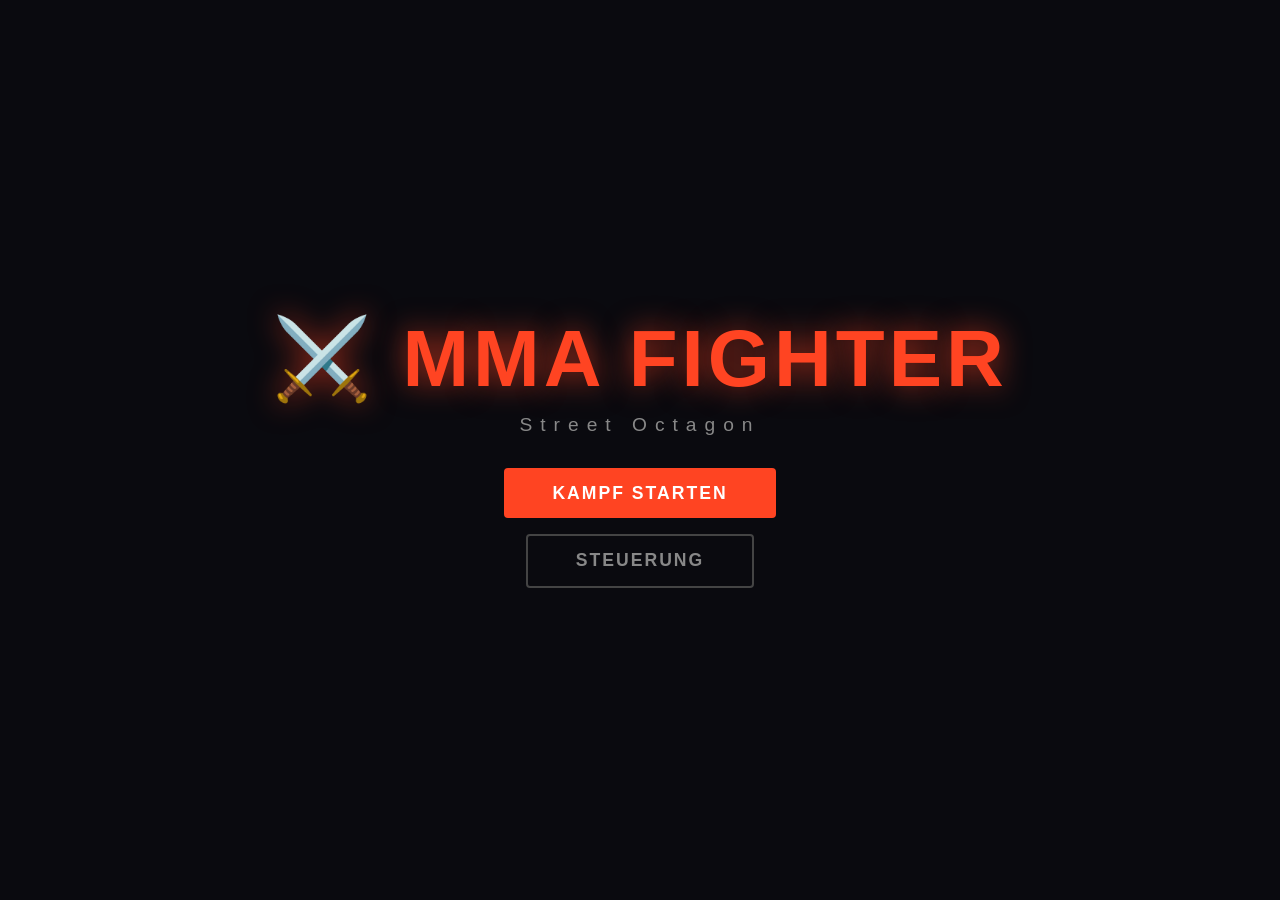
==== index.html @ 5705c939 "Add MMA browser fighting game Full MMA-style 2D fighting game with player vs AI combat, combo system" ====
<!DOCTYPE html>
<html lang="de">
<head>
  <meta charset="UTF-8" />
  <meta name="viewport" content="width=device-width, initial-scale=1.0" />
  <title>MMA Fighter</title>
  <link rel="stylesheet" href="style.css" />
</head>
<body>
  <div id="app">
    <!-- Start Screen -->
    <div id="start-screen" class="screen active">
      <div class="title-box">
        <h1>⚔️ MMA FIGHTER</h1>
        <p class="subtitle">Street Octagon</p>
      </div>
      <div class="menu-buttons">
        <button class="btn-primary" onclick="startGame()">KAMPF STARTEN</button>
        <button class="btn-secondary" onclick="showControls()">STEUERUNG</button>
      </div>
      <div id="controls-panel" class="controls-panel hidden">
        <h3>Steuerung (Spieler 1)</h3>
        <div class="controls-grid">
          <div><kbd>A</kbd> / <kbd>D</kbd> — Bewegen</div>
          <div><kbd>W</kbd> — Springen</div>
          <div><kbd>S</kbd> — Ducken/Block</div>
          <div><kbd>J</kbd> — Jab (Schneller Schlag)</div>
          <div><kbd>K</kbd> — Cross (Harter Schlag)</div>
          <div><kbd>L</kbd> — Kick (Tritt)</div>
          <div><kbd>U</kbd> — Hook</div>
          <div><kbd>I</kbd> — Uppercut</div>
          <div><kbd>O</kbd> — Takedown</div>
        </div>
        <h3>Steuerung (Spieler 2 / KI Gegner)</h3>
        <p style="color:#aaa; font-size:0.9rem;">KI-Gegner kämpft automatisch</p>
      </div>
    </div>

    <!-- Game Screen -->
    <div id="game-screen" class="screen">
      <div id="hud">
        <div class="fighter-hud" id="p1-hud">
          <div class="fighter-name">SPIELER</div>
          <div class="health-bar-wrap">
            <div class="health-bar" id="p1-health-bar"></div>
          </div>
          <div class="stamina-bar-wrap">
            <div class="stamina-bar" id="p1-stamina-bar"></div>
          </div>
          <div class="hp-text" id="p1-hp-text">100</div>
        </div>

        <div id="round-info">
          <div id="round-text">RUNDE 1</div>
          <div id="timer">3:00</div>
          <div id="combo-display"></div>
        </div>

        <div class="fighter-hud right" id="p2-hud">
          <div class="fighter-name">GEGNER</div>
          <div class="health-bar-wrap">
            <div class="health-bar" id="p2-health-bar"></div>
          </div>
          <div class="stamina-bar-wrap">
            <div class="stamina-bar" id="p2-stamina-bar"></div>
          </div>
          <div class="hp-text" id="p2-hp-text">100</div>
        </div>
      </div>

      <canvas id="game-canvas"></canvas>

      <div id="fight-banner" class="fight-banner hidden">FIGHT!</div>
      <div id="ko-banner" class="ko-banner hidden"></div>

      <div id="mobile-controls">
        <div class="mobile-row">
          <button class="mob-btn" onpointerdown="mobileMove('left',true)" onpointerup="mobileMove('left',false)">◀</button>
          <button class="mob-btn" onpointerdown="mobileAction('duck',true)" onpointerup="mobileAction('duck',false)">🛡</button>
          <button class="mob-btn" onpointerdown="mobileMove('right',true)" onpointerup="mobileMove('right',false)">▶</button>
        </div>
        <div class="mobile-row">
          <button class="mob-btn" onpointerdown="mobileAction('jump')">↑</button>
          <button class="mob-btn atk" onclick="mobileAttack('jab')">JAB</button>
          <button class="mob-btn atk" onclick="mobileAttack('cross')">CROSS</button>
        </div>
        <div class="mobile-row">
          <button class="mob-btn atk" onclick="mobileAttack('hook')">HOOK</button>
          <button class="mob-btn atk" onclick="mobileAttack('uppercut')">UPPER</button>
          <button class="mob-btn atk kick" onclick="mobileAttack('kick')">KICK</button>
          <button class="mob-btn atk takedown" onclick="mobileAttack('takedown')">TD</button>
        </div>
      </div>
    </div>

    <!-- Result Screen -->
    <div id="result-screen" class="screen">
      <div id="result-box">
        <h2 id="result-title"></h2>
        <p id="result-subtitle"></p>
        <div id="result-stats"></div>
        <button class="btn-primary" onclick="restartGame()">NOCHMAL</button>
        <button class="btn-secondary" onclick="goHome()">HAUPTMENÜ</button>
      </div>
    </div>
  </div>

  <script src="game.js"></script>
</body>
</html>
---- style.css ----
* { margin: 0; padding: 0; box-sizing: border-box; }

body {
  background: #0a0a0f;
  color: #fff;
  font-family: 'Arial Black', Arial, sans-serif;
  overflow: hidden;
  height: 100vh;
  width: 100vw;
}

#app { width: 100%; height: 100%; position: relative; }

.screen { position: absolute; inset: 0; display: none; }
.screen.active { display: flex; flex-direction: column; align-items: center; justify-content: center; }

/* ── START SCREEN ── */
.title-box { text-align: center; margin-bottom: 2rem; }
.title-box h1 { font-size: clamp(2rem, 8vw, 5rem); letter-spacing: 4px; color: #ff4422; text-shadow: 0 0 30px #ff4422aa; }
.subtitle { font-size: 1.2rem; color: #888; letter-spacing: 8px; margin-top: .5rem; }

.menu-buttons { display: flex; flex-direction: column; gap: 1rem; align-items: center; }

.btn-primary, .btn-secondary {
  padding: .9rem 3rem; font-size: 1.1rem; font-weight: 900;
  letter-spacing: 2px; border: none; cursor: pointer;
  border-radius: 4px; transition: all .15s;
}
.btn-primary { background: #ff4422; color: #fff; }
.btn-primary:hover { background: #ff6644; transform: scale(1.05); }
.btn-secondary { background: transparent; color: #888; border: 2px solid #444; }
.btn-secondary:hover { border-color: #888; color: #fff; }

.controls-panel {
  margin-top: 1.5rem; background: #111; border: 1px solid #333;
  padding: 1.2rem 2rem; border-radius: 8px; max-width: 420px; width: 90%;
}
.controls-panel h3 { color: #ff4422; margin-bottom: .7rem; font-size: .95rem; letter-spacing: 1px; }
.controls-grid { display: grid; grid-template-columns: 1fr 1fr; gap: .4rem .8rem; font-size: .82rem; color: #ccc; margin-bottom: 1rem; }
kbd { background: #333; border: 1px solid #555; border-radius: 3px; padding: 1px 5px; font-size: .8rem; }
.hidden { display: none !important; }

/* ── HUD ── */
#hud {
  position: absolute; top: 0; left: 0; right: 0;
  display: flex; align-items: flex-start; justify-content: space-between;
  padding: 10px 16px; z-index: 10; pointer-events: none;
  background: linear-gradient(to bottom, rgba(0,0,0,.7) 0%, transparent 100%);
}
.fighter-hud { width: 38%; }
.fighter-hud.right { text-align: right; }
.fighter-name { font-size: .7rem; letter-spacing: 3px; color: #aaa; margin-bottom: 4px; }

.health-bar-wrap {
  height: 14px; background: #222; border-radius: 2px; overflow: hidden;
  border: 1px solid #444; margin-bottom: 3px;
}
.health-bar { height: 100%; width: 100%; background: linear-gradient(90deg, #22cc44, #88ff44); transition: width .15s; }
.right .health-bar { float: right; }

.stamina-bar-wrap {
  height: 7px; background: #222; border-radius: 2px; overflow: hidden; border: 1px solid #333;
}
.stamina-bar { height: 100%; width: 100%; background: linear-gradient(90deg, #2266ff, #66aaff); transition: width .15s; }
.right .stamina-bar { float: right; }

.hp-text { font-size: .75rem; color: #888; margin-top: 2px; }

#round-info { text-align: center; }
#round-text { font-size: .85rem; color: #ff4422; letter-spacing: 2px; }
#timer { font-size: 2rem; font-weight: 900; color: #fff; line-height: 1; }
#combo-display { font-size: .8rem; color: #ffcc00; min-height: 1.2em; letter-spacing: 1px; }

/* ── CANVAS ── */
#game-canvas { display: block; width: 100%; height: 100%; }

/* ── BANNERS ── */
.fight-banner, .ko-banner {
  position: absolute; top: 50%; left: 50%; transform: translate(-50%, -50%);
  font-size: clamp(3rem, 12vw, 8rem); font-weight: 900; letter-spacing: 6px;
  text-shadow: 0 0 40px currentColor; pointer-events: none; z-index: 20;
  animation: banner-pop .6s ease-out forwards;
}
.fight-banner { color: #ffcc00; }
.ko-banner { color: #ff2200; }
@keyframes banner-pop {
  0% { opacity: 0; transform: translate(-50%, -50%) scale(2); }
  30% { opacity: 1; transform: translate(-50%, -50%) scale(1); }
  70% { opacity: 1; }
  100% { opacity: 0; transform: translate(-50%, -50%) scale(.8); }
}

/* ── MOBILE CONTROLS ── */
#mobile-controls {
  position: absolute; bottom: 8px; left: 0; right: 0;
  display: flex; flex-direction: column; gap: 4px; padding: 0 8px;
  pointer-events: all; z-index: 10;
}
.mobile-row { display: flex; gap: 4px; justify-content: center; }
.mob-btn {
  width: 58px; height: 44px; background: rgba(255,255,255,.1);
  border: 1px solid rgba(255,255,255,.25); color: #fff; font-size: .75rem;
  font-weight: 900; border-radius: 6px; cursor: pointer; user-select: none;
  -webkit-user-select: none; touch-action: manipulation;
}
.mob-btn:active { background: rgba(255,255,255,.25); }
.mob-btn.atk { background: rgba(255,68,34,.2); border-color: #ff4422; }
.mob-btn.atk:active { background: rgba(255,68,34,.5); }
.mob-btn.kick { background: rgba(255,170,0,.2); border-color: #ffaa00; }
.mob-btn.takedown { background: rgba(100,100,255,.25); border-color: #6666ff; }

/* ── RESULT SCREEN ── */
#result-screen { background: rgba(0,0,0,.85); }
#result-box { text-align: center; padding: 2rem 3rem; background: #111; border: 1px solid #333; border-radius: 12px; }
#result-title { font-size: clamp(2rem,6vw,3.5rem); color: #ff4422; margin-bottom: .5rem; }
#result-subtitle { color: #888; margin-bottom: 1rem; font-size: 1rem; letter-spacing: 2px; }
#result-stats { color: #aaa; font-size: .9rem; margin-bottom: 1.5rem; line-height: 1.7; }
#result-box .btn-primary { margin-right: .5rem; }

/* ── GAME SCREEN layout ── */
#game-screen { padding: 0; }
#game-screen.active { display: block; }
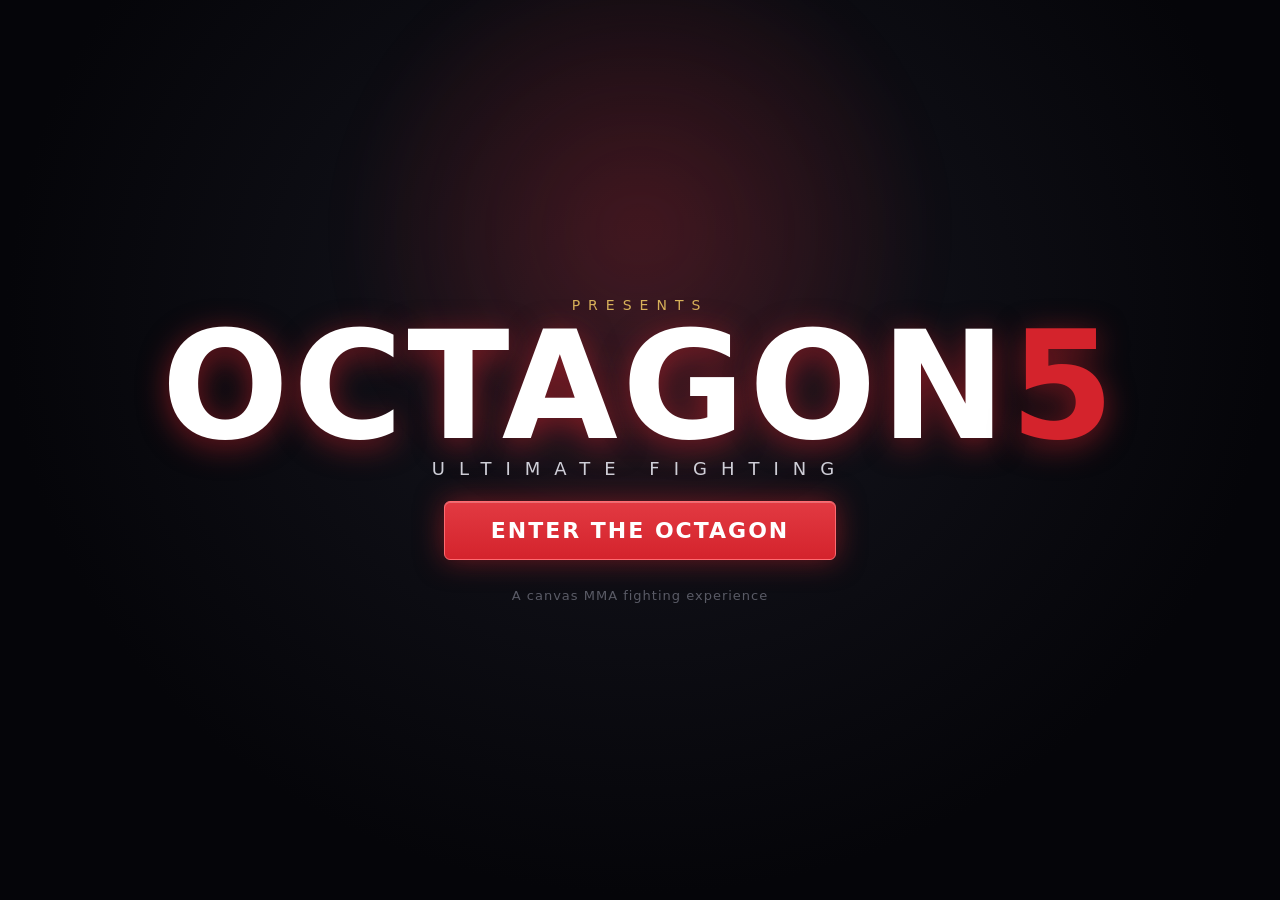
==== commit 3563795a: "Update HTML and CSS to UFC 5 style layout Revamped UI with fighter select screen, premium dark HUD, " ====
--- a/index.html
+++ b/index.html
@@ -1,110 +1,118 @@
 <!DOCTYPE html>
-<html lang="de">
+<html lang="en">
 <head>
-  <meta charset="UTF-8" />
-  <meta name="viewport" content="width=device-width, initial-scale=1.0" />
-  <title>MMA Fighter</title>
-  <link rel="stylesheet" href="style.css" />
+<meta charset="UTF-8">
+<meta name="viewport" content="width=device-width, initial-scale=1.0">
+<title>OCTAGON 5 — MMA</title>
+<link rel="stylesheet" href="style.css">
 </head>
 <body>
-  <div id="app">
-    <!-- Start Screen -->
-    <div id="start-screen" class="screen active">
-      <div class="title-box">
-        <h1>⚔️ MMA FIGHTER</h1>
-        <p class="subtitle">Street Octagon</p>
+<div id="app">
+
+  <!-- ============ TITLE ============ -->
+  <section id="screen-title" class="screen active">
+    <div class="title-glow"></div>
+    <div class="title-content">
+      <div class="title-kicker">PRESENTS</div>
+      <h1 class="title-logo">OCTAGON<span>5</span></h1>
+      <div class="title-sub">ULTIMATE FIGHTING</div>
+      <button id="btn-start" class="btn-primary">ENTER THE OCTAGON</button>
+      <div class="title-hint">A canvas MMA fighting experience</div>
+    </div>
+  </section>
+
+  <!-- ============ FIGHTER SELECT ============ -->
+  <section id="screen-select" class="screen">
+    <div class="select-header">
+      <div class="select-title">FIGHTER SELECT</div>
+      <div class="select-vs">CHOOSE YOUR FIGHTER</div>
+    </div>
+    <div class="select-body">
+      <div class="select-side" id="side-player">
+        <div class="side-label side-label-red">YOU</div>
+        <div class="roster" id="roster-player"></div>
       </div>
-      <div class="menu-buttons">
-        <button class="btn-primary" onclick="startGame()">KAMPF STARTEN</button>
-        <button class="btn-secondary" onclick="showControls()">STEUERUNG</button>
+
+      <div class="select-card-wrap">
+        <div class="fighter-card" id="card-player"></div>
+        <div class="vs-badge">VS</div>
+        <div class="fighter-card" id="card-ai"></div>
       </div>
-      <div id="controls-panel" class="controls-panel hidden">
-        <h3>Steuerung (Spieler 1)</h3>
-        <div class="controls-grid">
-          <div><kbd>A</kbd> / <kbd>D</kbd> — Bewegen</div>
-          <div><kbd>W</kbd> — Springen</div>
-          <div><kbd>S</kbd> — Ducken/Block</div>
-          <div><kbd>J</kbd> — Jab (Schneller Schlag)</div>
-          <div><kbd>K</kbd> — Cross (Harter Schlag)</div>
-          <div><kbd>L</kbd> — Kick (Tritt)</div>
-          <div><kbd>U</kbd> — Hook</div>
-          <div><kbd>I</kbd> — Uppercut</div>
-          <div><kbd>O</kbd> — Takedown</div>
+
+      <div class="select-side" id="side-ai">
+        <div class="side-label side-label-blue">OPPONENT</div>
+        <div class="roster" id="roster-ai"></div>
+      </div>
+    </div>
+    <div class="select-footer">
+      <button id="btn-fight" class="btn-primary">FIGHT!</button>
+    </div>
+  </section>
+
+  <!-- ============ FIGHT ============ -->
+  <section id="screen-fight" class="screen">
+    <div id="hud">
+      <div class="hud-fighter hud-left">
+        <div class="hud-photo" id="photo-p"></div>
+        <div class="hud-bars">
+          <div class="hud-name" id="name-p">FIGHTER</div>
+          <div class="bar bar-health"><div class="bar-fill health-fill" id="hp-p"></div></div>
+          <div class="bar bar-stam"><div class="bar-fill stam-fill" id="st-p"></div></div>
         </div>
-        <h3>Steuerung (Spieler 2 / KI Gegner)</h3>
-        <p style="color:#aaa; font-size:0.9rem;">KI-Gegner kämpft automatisch</p>
+      </div>
+
+      <div class="hud-center">
+        <div class="hud-round" id="hud-round">ROUND 1</div>
+        <div class="hud-clock" id="hud-clock">5:00</div>
+        <div class="round-dots" id="round-dots"></div>
+      </div>
+
+      <div class="hud-fighter hud-right">
+        <div class="hud-bars">
+          <div class="hud-name" id="name-a">FIGHTER</div>
+          <div class="bar bar-health"><div class="bar-fill health-fill" id="hp-a"></div></div>
+          <div class="bar bar-stam"><div class="bar-fill stam-fill" id="st-a"></div></div>
+        </div>
+        <div class="hud-photo" id="photo-a"></div>
       </div>
     </div>
 
-    <!-- Game Screen -->
-    <div id="game-screen" class="screen">
-      <div id="hud">
-        <div class="fighter-hud" id="p1-hud">
-          <div class="fighter-name">SPIELER</div>
-          <div class="health-bar-wrap">
-            <div class="health-bar" id="p1-health-bar"></div>
-          </div>
-          <div class="stamina-bar-wrap">
-            <div class="stamina-bar" id="p1-stamina-bar"></div>
-          </div>
-          <div class="hp-text" id="p1-hp-text">100</div>
-        </div>
+    <canvas id="game"></canvas>
 
-        <div id="round-info">
-          <div id="round-text">RUNDE 1</div>
-          <div id="timer">3:00</div>
-          <div id="combo-display"></div>
-        </div>
+    <div id="tech-label"></div>
+    <div id="state-tag"></div>
+    <div id="big-msg"></div>
 
-        <div class="fighter-hud right" id="p2-hud">
-          <div class="fighter-name">GEGNER</div>
-          <div class="health-bar-wrap">
-            <div class="health-bar" id="p2-health-bar"></div>
-          </div>
-          <div class="stamina-bar-wrap">
-            <div class="stamina-bar" id="p2-stamina-bar"></div>
-          </div>
-          <div class="hp-text" id="p2-hp-text">100</div>
-        </div>
-      </div>
+    <div id="controls-hint">
+      J jab · K cross · U hook · I uppercut · L body kick · &#8679;L head kick · B spin kick · S block ·
+      O takedown · N knee · D pass · V submit · W get up
+    </div>
+  </section>
 
-      <canvas id="game-canvas"></canvas>
+  <!-- ============ ROUND CARD ============ -->
+  <section id="screen-round" class="screen">
+    <div class="round-card">
+      <div class="round-card-title" id="rc-title">END OF ROUND 1</div>
+      <div class="scorecard" id="rc-score"></div>
+      <div class="corner-advice" id="rc-advice"></div>
+      <div class="round-count" id="rc-count">3</div>
+    </div>
+  </section>
 
-      <div id="fight-banner" class="fight-banner hidden">FIGHT!</div>
-      <div id="ko-banner" class="ko-banner hidden"></div>
+  <!-- ============ RESULT ============ -->
+  <section id="screen-result" class="screen">
+    <div class="result-glow"></div>
+    <div class="result-content">
+      <div class="result-method" id="res-method">KO</div>
+      <h1 class="result-winner" id="res-winner">WINNER</h1>
+      <div class="result-detail" id="res-detail"></div>
+      <div class="result-reel" id="res-reel"></div>
+      <button id="btn-rematch" class="btn-primary">REMATCH</button>
+      <button id="btn-menu" class="btn-ghost">MAIN MENU</button>
+    </div>
+  </section>
 
-      <div id="mobile-controls">
-        <div class="mobile-row">
-          <button class="mob-btn" onpointerdown="mobileMove('left',true)" onpointerup="mobileMove('left',false)">◀</button>
-          <button class="mob-btn" onpointerdown="mobileAction('duck',true)" onpointerup="mobileAction('duck',false)">🛡</button>
-          <button class="mob-btn" onpointerdown="mobileMove('right',true)" onpointerup="mobileMove('right',false)">▶</button>
-        </div>
-        <div class="mobile-row">
-          <button class="mob-btn" onpointerdown="mobileAction('jump')">↑</button>
-          <button class="mob-btn atk" onclick="mobileAttack('jab')">JAB</button>
-          <button class="mob-btn atk" onclick="mobileAttack('cross')">CROSS</button>
-        </div>
-        <div class="mobile-row">
-          <button class="mob-btn atk" onclick="mobileAttack('hook')">HOOK</button>
-          <button class="mob-btn atk" onclick="mobileAttack('uppercut')">UPPER</button>
-          <button class="mob-btn atk kick" onclick="mobileAttack('kick')">KICK</button>
-          <button class="mob-btn atk takedown" onclick="mobileAttack('takedown')">TD</button>
-        </div>
-      </div>
-    </div>
-
-    <!-- Result Screen -->
-    <div id="result-screen" class="screen">
-      <div id="result-box">
-        <h2 id="result-title"></h2>
-        <p id="result-subtitle"></p>
-        <div id="result-stats"></div>
-        <button class="btn-primary" onclick="restartGame()">NOCHMAL</button>
-        <button class="btn-secondary" onclick="goHome()">HAUPTMENÜ</button>
-      </div>
-    </div>
-  </div>
-
-  <script src="game.js"></script>
+</div>
+<script src="game.js"></script>
 </body>
 </html>
--- a/style.css
+++ b/style.css
@@ -1,122 +1,219 @@
+/* ============ OCTAGON 5 — UFC-style MMA ============ */
 * { margin: 0; padding: 0; box-sizing: border-box; }
 
-body {
-  background: #0a0a0f;
+:root {
+  --bg: #080810;
+  --red: #d4232c;
+  --blue: #2c6fd4;
+  --gold: #d8b25a;
+  --mat: #c8a96e;
+  --panel: rgba(10,11,18,0.82);
+}
+
+html, body {
+  height: 100%;
+  background: var(--bg);
   color: #fff;
-  font-family: 'Arial Black', Arial, sans-serif;
+  font-family: "Arial Narrow", "Oswald", Impact, system-ui, sans-serif;
   overflow: hidden;
-  height: 100vh;
-  width: 100vw;
-}
-
-#app { width: 100%; height: 100%; position: relative; }
-
-.screen { position: absolute; inset: 0; display: none; }
-.screen.active { display: flex; flex-direction: column; align-items: center; justify-content: center; }
-
-/* ── START SCREEN ── */
-.title-box { text-align: center; margin-bottom: 2rem; }
-.title-box h1 { font-size: clamp(2rem, 8vw, 5rem); letter-spacing: 4px; color: #ff4422; text-shadow: 0 0 30px #ff4422aa; }
-.subtitle { font-size: 1.2rem; color: #888; letter-spacing: 8px; margin-top: .5rem; }
-
-.menu-buttons { display: flex; flex-direction: column; gap: 1rem; align-items: center; }
-
-.btn-primary, .btn-secondary {
-  padding: .9rem 3rem; font-size: 1.1rem; font-weight: 900;
-  letter-spacing: 2px; border: none; cursor: pointer;
-  border-radius: 4px; transition: all .15s;
-}
-.btn-primary { background: #ff4422; color: #fff; }
-.btn-primary:hover { background: #ff6644; transform: scale(1.05); }
-.btn-secondary { background: transparent; color: #888; border: 2px solid #444; }
-.btn-secondary:hover { border-color: #888; color: #fff; }
-
-.controls-panel {
-  margin-top: 1.5rem; background: #111; border: 1px solid #333;
-  padding: 1.2rem 2rem; border-radius: 8px; max-width: 420px; width: 90%;
-}
-.controls-panel h3 { color: #ff4422; margin-bottom: .7rem; font-size: .95rem; letter-spacing: 1px; }
-.controls-grid { display: grid; grid-template-columns: 1fr 1fr; gap: .4rem .8rem; font-size: .82rem; color: #ccc; margin-bottom: 1rem; }
-kbd { background: #333; border: 1px solid #555; border-radius: 3px; padding: 1px 5px; font-size: .8rem; }
-.hidden { display: none !important; }
-
-/* ── HUD ── */
+  user-select: none;
+  -webkit-user-select: none;
+}
+
+#app { position: fixed; inset: 0; }
+
+.screen {
+  position: absolute; inset: 0;
+  display: none;
+  flex-direction: column;
+  align-items: center;
+  justify-content: center;
+}
+.screen.active { display: flex; }
+
+/* buttons */
+.btn-primary, .btn-ghost {
+  font-family: inherit;
+  cursor: pointer;
+  letter-spacing: 2px;
+  font-weight: 800;
+  text-transform: uppercase;
+  transition: transform .12s, box-shadow .12s, background .12s;
+}
+.btn-primary {
+  margin-top: 22px;
+  padding: 16px 46px;
+  font-size: 22px;
+  color: #fff;
+  background: linear-gradient(180deg, #e23a42, var(--red));
+  border: 1px solid #ff6a70;
+  border-radius: 6px;
+  box-shadow: 0 0 28px rgba(212,35,44,.5), inset 0 1px 0 rgba(255,255,255,.25);
+}
+.btn-primary:hover { transform: translateY(-2px) scale(1.03); box-shadow: 0 0 44px rgba(212,35,44,.85); }
+.btn-primary:active { transform: translateY(0) scale(.99); }
+.btn-ghost {
+  margin-top: 12px; padding: 10px 30px; font-size: 15px;
+  color: #c9c9d2; background: transparent;
+  border: 1px solid #33343f; border-radius: 6px;
+}
+.btn-ghost:hover { color:#fff; border-color:#666; }
+
+/* ============ TITLE ============ */
+#screen-title { background: radial-gradient(ellipse at 50% 35%, #16161f, #050509 70%); }
+.title-glow {
+  position:absolute; width:700px; height:700px; border-radius:50%;
+  background: radial-gradient(circle, rgba(212,35,44,.25), transparent 60%);
+  filter: blur(20px); top:-120px; pointer-events:none;
+}
+.title-content { text-align:center; z-index:1; }
+.title-kicker { letter-spacing:8px; color:var(--gold); font-size:14px; margin-bottom:6px; }
+.title-logo {
+  font-size: clamp(60px, 14vw, 150px); font-weight:900; letter-spacing:4px;
+  line-height:.9; text-shadow: 0 6px 30px rgba(212,35,44,.55);
+}
+.title-logo span { color: var(--red); }
+.title-sub { letter-spacing:14px; font-size:18px; color:#cfcfd8; margin-top:4px; }
+.title-hint { margin-top:28px; color:#5a5b66; font-size:13px; letter-spacing:1px; }
+
+/* ============ SELECT ============ */
+#screen-select { background: linear-gradient(180deg,#0b0b14,#060609); justify-content:flex-start; padding-top:18px; }
+.select-header { text-align:center; margin-bottom:10px; }
+.select-title { font-size:34px; font-weight:900; letter-spacing:6px; }
+.select-vs { color:var(--gold); letter-spacing:4px; font-size:13px; }
+.select-body {
+  display:grid; grid-template-columns: 1fr 1.4fr 1fr; gap:14px;
+  width:min(1100px,96vw); flex:1; align-items:center; padding:0 10px;
+}
+.side-label { font-size:20px; font-weight:900; letter-spacing:4px; text-align:center; margin-bottom:10px; }
+.side-label-red { color:var(--red); }
+.side-label-blue { color:var(--blue); }
+.roster { display:flex; flex-direction:column; gap:10px; }
+.roster-item {
+  display:flex; align-items:center; gap:10px;
+  padding:8px 10px; border:1px solid #23242e; border-radius:8px;
+  background: rgba(255,255,255,.02); cursor:pointer; transition:.12s;
+}
+.roster-item:hover { background: rgba(255,255,255,.06); }
+.roster-item.sel-red  { border-color:var(--red);  box-shadow:0 0 18px rgba(212,35,44,.45); }
+.roster-item.sel-blue { border-color:var(--blue); box-shadow:0 0 18px rgba(44,111,212,.45); }
+.roster-thumb { width:42px; height:42px; border-radius:6px; flex:none; }
+.roster-meta .rn { font-weight:800; font-size:15px; letter-spacing:1px; }
+.roster-meta .rs { font-size:11px; color:#8a8b96; letter-spacing:1px; }
+
+.select-card-wrap { display:flex; flex-direction:column; align-items:center; gap:8px; position:relative; }
+.vs-badge {
+  font-size:30px; font-weight:900; color:var(--gold);
+  text-shadow:0 0 14px rgba(216,178,90,.6);
+}
+.fighter-card {
+  width:300px; background: var(--panel);
+  border:1px solid #2a2b36; border-radius:12px; padding:14px;
+  box-shadow: 0 10px 40px rgba(0,0,0,.6);
+}
+.fc-top { display:flex; gap:12px; align-items:center; }
+.fc-portrait { width:74px; height:74px; border-radius:8px; flex:none; }
+.fc-name { font-size:22px; font-weight:900; letter-spacing:1px; }
+.fc-style { font-size:12px; color:var(--gold); letter-spacing:2px; }
+.fc-record { font-size:12px; color:#9a9ba6; margin-top:2px; }
+.fc-stats { margin-top:12px; display:flex; flex-direction:column; gap:7px; }
+.fc-stat { font-size:11px; letter-spacing:1px; color:#b9bac4; }
+.fc-stat .fc-bar { height:8px; background:#1b1c25; border-radius:4px; margin-top:3px; overflow:hidden; }
+.fc-stat .fc-barfill { height:100%; border-radius:4px; }
+.select-footer { padding:14px; }
+
+/* ============ FIGHT / HUD ============ */
+#screen-fight { background:#000; justify-content:flex-start; }
+#game { display:block; background:#05060a; width:100vw; height:100vh; }
+
 #hud {
-  position: absolute; top: 0; left: 0; right: 0;
-  display: flex; align-items: flex-start; justify-content: space-between;
-  padding: 10px 16px; z-index: 10; pointer-events: none;
-  background: linear-gradient(to bottom, rgba(0,0,0,.7) 0%, transparent 100%);
-}
-.fighter-hud { width: 38%; }
-.fighter-hud.right { text-align: right; }
-.fighter-name { font-size: .7rem; letter-spacing: 3px; color: #aaa; margin-bottom: 4px; }
-
-.health-bar-wrap {
-  height: 14px; background: #222; border-radius: 2px; overflow: hidden;
-  border: 1px solid #444; margin-bottom: 3px;
-}
-.health-bar { height: 100%; width: 100%; background: linear-gradient(90deg, #22cc44, #88ff44); transition: width .15s; }
-.right .health-bar { float: right; }
-
-.stamina-bar-wrap {
-  height: 7px; background: #222; border-radius: 2px; overflow: hidden; border: 1px solid #333;
-}
-.stamina-bar { height: 100%; width: 100%; background: linear-gradient(90deg, #2266ff, #66aaff); transition: width .15s; }
-.right .stamina-bar { float: right; }
-
-.hp-text { font-size: .75rem; color: #888; margin-top: 2px; }
-
-#round-info { text-align: center; }
-#round-text { font-size: .85rem; color: #ff4422; letter-spacing: 2px; }
-#timer { font-size: 2rem; font-weight: 900; color: #fff; line-height: 1; }
-#combo-display { font-size: .8rem; color: #ffcc00; min-height: 1.2em; letter-spacing: 1px; }
-
-/* ── CANVAS ── */
-#game-canvas { display: block; width: 100%; height: 100%; }
-
-/* ── BANNERS ── */
-.fight-banner, .ko-banner {
-  position: absolute; top: 50%; left: 50%; transform: translate(-50%, -50%);
-  font-size: clamp(3rem, 12vw, 8rem); font-weight: 900; letter-spacing: 6px;
-  text-shadow: 0 0 40px currentColor; pointer-events: none; z-index: 20;
-  animation: banner-pop .6s ease-out forwards;
-}
-.fight-banner { color: #ffcc00; }
-.ko-banner { color: #ff2200; }
-@keyframes banner-pop {
-  0% { opacity: 0; transform: translate(-50%, -50%) scale(2); }
-  30% { opacity: 1; transform: translate(-50%, -50%) scale(1); }
-  70% { opacity: 1; }
-  100% { opacity: 0; transform: translate(-50%, -50%) scale(.8); }
-}
-
-/* ── MOBILE CONTROLS ── */
-#mobile-controls {
-  position: absolute; bottom: 8px; left: 0; right: 0;
-  display: flex; flex-direction: column; gap: 4px; padding: 0 8px;
-  pointer-events: all; z-index: 10;
-}
-.mobile-row { display: flex; gap: 4px; justify-content: center; }
-.mob-btn {
-  width: 58px; height: 44px; background: rgba(255,255,255,.1);
-  border: 1px solid rgba(255,255,255,.25); color: #fff; font-size: .75rem;
-  font-weight: 900; border-radius: 6px; cursor: pointer; user-select: none;
-  -webkit-user-select: none; touch-action: manipulation;
-}
-.mob-btn:active { background: rgba(255,255,255,.25); }
-.mob-btn.atk { background: rgba(255,68,34,.2); border-color: #ff4422; }
-.mob-btn.atk:active { background: rgba(255,68,34,.5); }
-.mob-btn.kick { background: rgba(255,170,0,.2); border-color: #ffaa00; }
-.mob-btn.takedown { background: rgba(100,100,255,.25); border-color: #6666ff; }
-
-/* ── RESULT SCREEN ── */
-#result-screen { background: rgba(0,0,0,.85); }
-#result-box { text-align: center; padding: 2rem 3rem; background: #111; border: 1px solid #333; border-radius: 12px; }
-#result-title { font-size: clamp(2rem,6vw,3.5rem); color: #ff4422; margin-bottom: .5rem; }
-#result-subtitle { color: #888; margin-bottom: 1rem; font-size: 1rem; letter-spacing: 2px; }
-#result-stats { color: #aaa; font-size: .9rem; margin-bottom: 1.5rem; line-height: 1.7; }
-#result-box .btn-primary { margin-right: .5rem; }
-
-/* ── GAME SCREEN layout ── */
-#game-screen { padding: 0; }
-#game-screen.active { display: block; }
+  position:absolute; top:0; left:0; right:0; z-index:5;
+  display:flex; justify-content:space-between; align-items:flex-start;
+  padding:12px 16px; pointer-events:none;
+}
+.hud-fighter { display:flex; gap:10px; align-items:center; width:38%; }
+.hud-right { flex-direction:row-reverse; }
+.hud-photo {
+  width:52px; height:52px; border-radius:6px; flex:none;
+  border:2px solid #2c2d38; background:#15161f;
+}
+.hud-bars { flex:1; min-width:0; }
+.hud-right .hud-bars { text-align:right; }
+.hud-name { font-size:16px; font-weight:900; letter-spacing:2px; margin-bottom:4px;
+  text-shadow:0 2px 6px #000; white-space:nowrap; overflow:hidden; text-overflow:ellipsis; }
+.bar { height:16px; background:rgba(0,0,0,.6); border:1px solid #2a2b36; border-radius:4px; overflow:hidden; }
+.bar-stam { height:7px; margin-top:4px; }
+.bar-fill { height:100%; width:100%; transition: width .18s ease; }
+.health-fill { background: linear-gradient(180deg,#ff5b5b,#c41019); }
+.stam-fill { background: linear-gradient(180deg,#ffe08a,#e0a32c); }
+.hud-right .bar-fill { float:right; }
+
+.hud-center { text-align:center; width:24%; }
+.hud-round { font-size:13px; letter-spacing:3px; color:var(--gold); font-weight:800; }
+.hud-clock { font-size:36px; font-weight:900; line-height:1; text-shadow:0 2px 10px #000; }
+.round-dots { display:flex; gap:6px; justify-content:center; margin-top:6px; }
+.rdot { width:9px; height:9px; border-radius:50%; background:#2a2b36; border:1px solid #44454f; }
+.rdot.win-p { background: var(--red); }
+.rdot.win-a { background: var(--blue); }
+.rdot.draw { background: var(--gold); }
+
+#tech-label {
+  position:absolute; bottom:120px; left:50%; transform:translateX(-50%);
+  font-size:34px; font-weight:900; letter-spacing:3px; color:#fff;
+  text-shadow:0 0 18px var(--red); opacity:0; pointer-events:none; z-index:6;
+}
+#state-tag {
+  position:absolute; top:78px; left:50%; transform:translateX(-50%);
+  font-size:14px; letter-spacing:3px; color:var(--gold); font-weight:800;
+  opacity:0; pointer-events:none; z-index:6; text-shadow:0 0 10px #000;
+}
+#big-msg {
+  position:absolute; top:42%; left:50%; transform:translate(-50%,-50%) scale(.6);
+  font-size:90px; font-weight:900; letter-spacing:6px; color:#fff;
+  text-shadow:0 0 40px var(--red); opacity:0; pointer-events:none; z-index:7;
+  transition: opacity .2s, transform .2s; text-align:center;
+}
+#controls-hint {
+  position:absolute; bottom:8px; left:50%; transform:translateX(-50%);
+  font-size:11px; color:#5a5b66; letter-spacing:1px; z-index:5;
+  background:rgba(0,0,0,.4); padding:5px 12px; border-radius:20px; pointer-events:none;
+  max-width:96vw; text-align:center;
+}
+
+/* ============ ROUND CARD ============ */
+#screen-round { background: radial-gradient(ellipse at center,#14141d,#050509); }
+.round-card { text-align:center; }
+.round-card-title { font-size:30px; font-weight:900; letter-spacing:4px; color:var(--gold); }
+.scorecard {
+  margin:18px auto; display:inline-block; min-width:320px;
+  background:var(--panel); border:1px solid #2a2b36; border-radius:10px; padding:16px 24px;
+}
+.sc-row { display:flex; justify-content:space-between; gap:30px; font-size:18px; padding:5px 0; }
+.sc-row .sc-name { font-weight:800; }
+.sc-row .sc-pts { font-weight:900; color:var(--gold); }
+.corner-advice { color:#aeb0bb; font-style:italic; margin-top:8px; max-width:520px; font-size:14px; }
+.round-count { font-size:70px; font-weight:900; margin-top:18px; color:var(--red); }
+
+/* ============ RESULT ============ */
+#screen-result { background: radial-gradient(ellipse at 50% 30%,#1a0c0e,#050509 70%); }
+.result-glow {
+  position:absolute; width:800px; height:800px; border-radius:50%; top:-160px;
+  background:radial-gradient(circle, rgba(212,35,44,.3), transparent 60%); filter:blur(30px);
+}
+.result-content { text-align:center; z-index:1; }
+.result-method { font-size:22px; letter-spacing:8px; color:var(--gold); font-weight:800; }
+.result-winner { font-size:clamp(40px,9vw,90px); font-weight:900; letter-spacing:3px; text-shadow:0 6px 30px rgba(212,35,44,.6); }
+.result-detail { font-size:18px; color:#cfcfd8; margin-top:6px; letter-spacing:2px; }
+.result-reel { margin:18px auto; max-width:560px; color:#9a9ba6; font-size:14px; line-height:1.7; }
+.result-reel div { padding:3px 0; border-bottom:1px solid #1c1d26; }
+
+.flash-overlay {
+  position:absolute; inset:0; background:#fff; opacity:0; pointer-events:none; z-index:8;
+}
+
+@media (max-width:760px){
+  .select-body { grid-template-columns:1fr; }
+  .fighter-card { width:88vw; }
+  .hud-name { font-size:12px; }
+  .hud-clock { font-size:26px; }
+}
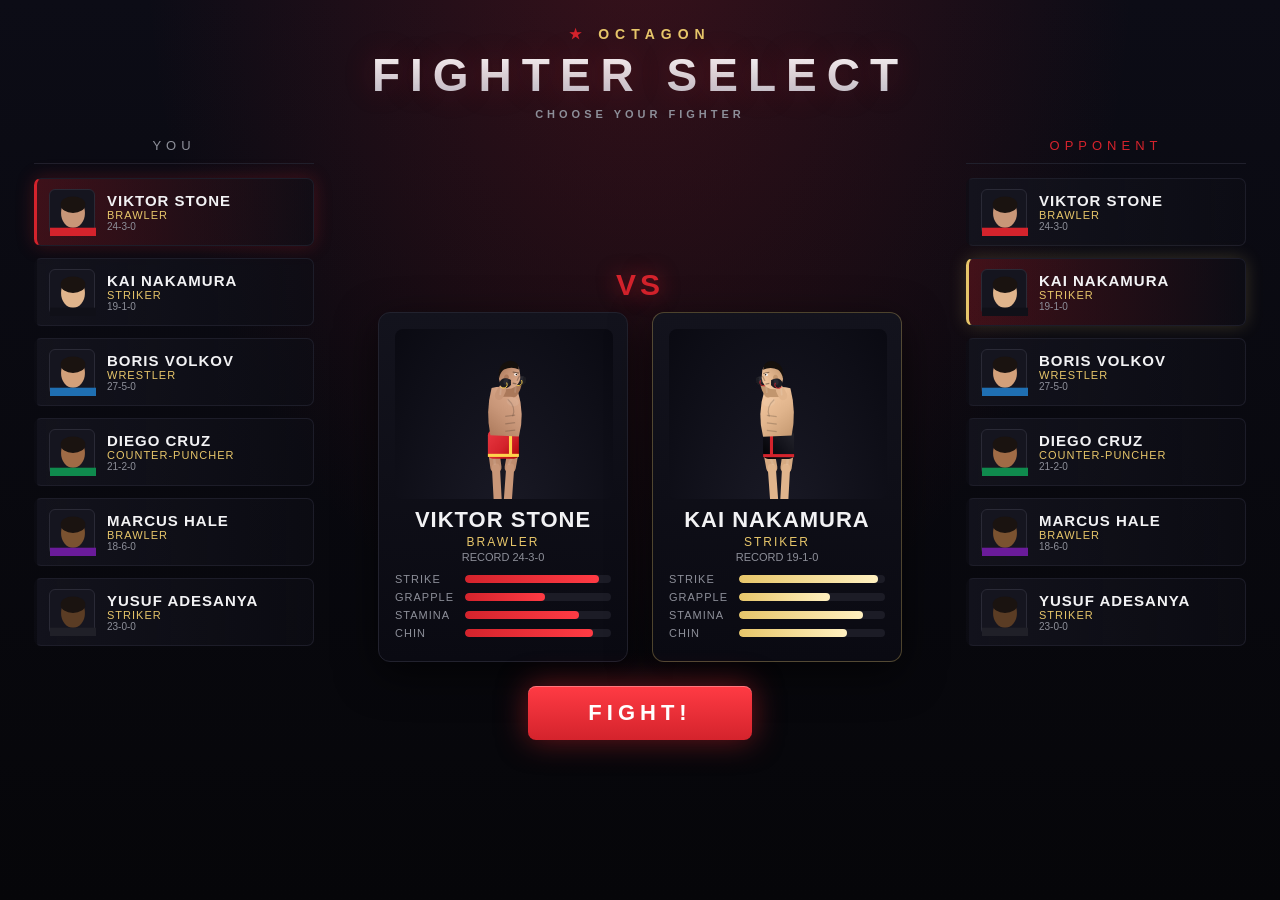
==== commit cffcf7db: "Overhaul to UFC 5 style with fighter select, ground game, clinch, audio" ====
--- a/index.html
+++ b/index.html
@@ -3,112 +3,103 @@
 <head>
 <meta charset="UTF-8">
 <meta name="viewport" content="width=device-width, initial-scale=1.0">
-<title>OCTAGON 5 — MMA</title>
+<title>OCTAGON — UFC 5 Style MMA</title>
 <link rel="stylesheet" href="style.css">
 </head>
 <body>
 <div id="app">
 
-  <!-- ============ TITLE ============ -->
-  <section id="screen-title" class="screen active">
-    <div class="title-glow"></div>
-    <div class="title-content">
-      <div class="title-kicker">PRESENTS</div>
-      <h1 class="title-logo">OCTAGON<span>5</span></h1>
-      <div class="title-sub">ULTIMATE FIGHTING</div>
-      <button id="btn-start" class="btn-primary">ENTER THE OCTAGON</button>
-      <div class="title-hint">A canvas MMA fighting experience</div>
+  <!-- ================= FIGHTER SELECT ================= -->
+  <section id="select-screen" class="screen active">
+    <div class="select-header">
+      <div class="brand"><span class="brand-mark">★</span> OCTAGON</div>
+      <div class="select-title">FIGHTER SELECT</div>
+      <div class="brand sub">CHOOSE YOUR FIGHTER</div>
+    </div>
+
+    <div class="select-body">
+      <!-- PLAYER SIDE -->
+      <div class="side player-side">
+        <div class="side-label">YOU</div>
+        <div class="roster" id="player-roster"></div>
+      </div>
+
+      <!-- CARD PREVIEW -->
+      <div class="preview-col">
+        <div class="vs-badge">VS</div>
+        <div class="card-pair">
+          <div class="fcard" id="player-card"></div>
+          <div class="fcard ai" id="ai-card"></div>
+        </div>
+        <button id="fight-btn" class="fight-btn">FIGHT!</button>
+      </div>
+
+      <!-- AI SIDE -->
+      <div class="side ai-side">
+        <div class="side-label">OPPONENT</div>
+        <div class="roster" id="ai-roster"></div>
+      </div>
     </div>
   </section>
 
-  <!-- ============ FIGHTER SELECT ============ -->
-  <section id="screen-select" class="screen">
-    <div class="select-header">
-      <div class="select-title">FIGHTER SELECT</div>
-      <div class="select-vs">CHOOSE YOUR FIGHTER</div>
-    </div>
-    <div class="select-body">
-      <div class="select-side" id="side-player">
-        <div class="side-label side-label-red">YOU</div>
-        <div class="roster" id="roster-player"></div>
-      </div>
-
-      <div class="select-card-wrap">
-        <div class="fighter-card" id="card-player"></div>
-        <div class="vs-badge">VS</div>
-        <div class="fighter-card" id="card-ai"></div>
-      </div>
-
-      <div class="select-side" id="side-ai">
-        <div class="side-label side-label-blue">OPPONENT</div>
-        <div class="roster" id="roster-ai"></div>
-      </div>
-    </div>
-    <div class="select-footer">
-      <button id="btn-fight" class="btn-primary">FIGHT!</button>
-    </div>
-  </section>
-
-  <!-- ============ FIGHT ============ -->
-  <section id="screen-fight" class="screen">
+  <!-- ================= GAME ================= -->
+  <section id="game-screen" class="screen">
+    <!-- TOP HUD -->
     <div id="hud">
-      <div class="hud-fighter hud-left">
-        <div class="hud-photo" id="photo-p"></div>
+      <div class="hud-fighter left">
+        <div class="portrait" id="p1-portrait"></div>
         <div class="hud-bars">
-          <div class="hud-name" id="name-p">FIGHTER</div>
-          <div class="bar bar-health"><div class="bar-fill health-fill" id="hp-p"></div></div>
-          <div class="bar bar-stam"><div class="bar-fill stam-fill" id="st-p"></div></div>
+          <div class="hud-name" id="p1-name">FIGHTER</div>
+          <div class="bar health"><div class="fill" id="p1-health"></div></div>
+          <div class="bar stamina"><div class="fill" id="p1-stamina"></div></div>
         </div>
       </div>
 
       <div class="hud-center">
-        <div class="hud-round" id="hud-round">ROUND 1</div>
-        <div class="hud-clock" id="hud-clock">5:00</div>
+        <div class="round-label">ROUND <span id="round-num">1</span></div>
+        <div class="clock" id="clock">5:00</div>
         <div class="round-dots" id="round-dots"></div>
       </div>
 
-      <div class="hud-fighter hud-right">
+      <div class="hud-fighter right">
         <div class="hud-bars">
-          <div class="hud-name" id="name-a">FIGHTER</div>
-          <div class="bar bar-health"><div class="bar-fill health-fill" id="hp-a"></div></div>
-          <div class="bar bar-stam"><div class="bar-fill stam-fill" id="st-a"></div></div>
+          <div class="hud-name" id="p2-name">FIGHTER</div>
+          <div class="bar health"><div class="fill" id="p2-health"></div></div>
+          <div class="bar stamina"><div class="fill" id="p2-stamina"></div></div>
         </div>
-        <div class="hud-photo" id="photo-a"></div>
+        <div class="portrait" id="p2-portrait"></div>
       </div>
     </div>
 
-    <canvas id="game"></canvas>
+    <canvas id="canvas" width="1280" height="720"></canvas>
 
-    <div id="tech-label"></div>
-    <div id="state-tag"></div>
-    <div id="big-msg"></div>
+    <div id="technique-label"></div>
+    <div id="state-banner"></div>
 
     <div id="controls-hint">
-      J jab · K cross · U hook · I uppercut · L body kick · &#8679;L head kick · B spin kick · S block ·
-      O takedown · N knee · D pass · V submit · W get up
+      J Jab · K Cross · U Hook · I Uppercut · L Body Kick · Shift+L Head Kick · B Spin Kick · S Block · O Takedown · N Knee · D Pass · V Sub · W Get Up
     </div>
   </section>
 
-  <!-- ============ ROUND CARD ============ -->
-  <section id="screen-round" class="screen">
+  <!-- ================= BETWEEN ROUNDS ================= -->
+  <section id="round-screen" class="screen">
     <div class="round-card">
-      <div class="round-card-title" id="rc-title">END OF ROUND 1</div>
-      <div class="scorecard" id="rc-score"></div>
-      <div class="corner-advice" id="rc-advice"></div>
-      <div class="round-count" id="rc-count">3</div>
+      <div class="round-card-title">END OF ROUND <span id="rc-round">1</span></div>
+      <div class="scorecards" id="scorecards"></div>
+      <div class="corner-advice" id="corner-advice"></div>
+      <div class="round-countdown" id="round-countdown">Next round in 3...</div>
     </div>
   </section>
 
-  <!-- ============ RESULT ============ -->
-  <section id="screen-result" class="screen">
-    <div class="result-glow"></div>
-    <div class="result-content">
-      <div class="result-method" id="res-method">KO</div>
-      <h1 class="result-winner" id="res-winner">WINNER</h1>
-      <div class="result-detail" id="res-detail"></div>
-      <div class="result-reel" id="res-reel"></div>
-      <button id="btn-rematch" class="btn-primary">REMATCH</button>
-      <button id="btn-menu" class="btn-ghost">MAIN MENU</button>
+  <!-- ================= RESULT ================= -->
+  <section id="result-screen" class="screen">
+    <div class="result-card">
+      <div class="result-method" id="result-method">KNOCKOUT</div>
+      <div class="result-winner" id="result-winner">WINNER</div>
+      <div class="result-detail" id="result-detail"></div>
+      <div class="highlight-reel" id="highlight-reel"></div>
+      <button id="rematch-btn" class="fight-btn">REMATCH</button>
+      <button id="menu-btn" class="ghost-btn">MAIN MENU</button>
     </div>
   </section>
 
--- a/style.css
+++ b/style.css
@@ -1,219 +1,175 @@
-/* ============ OCTAGON 5 — UFC-style MMA ============ */
-* { margin: 0; padding: 0; box-sizing: border-box; }
+/* ============ OCTAGON — UFC 5 Style MMA ============ */
+:root{
+  --black:#080810;
+  --panel:rgba(12,12,20,0.82);
+  --panel-solid:#0d0d16;
+  --red:#d4232c;
+  --red-glow:#ff3b44;
+  --gold:#e7c66a;
+  --tan:#c8a96e;
+  --steel:#2a2e36;
+  --text:#f2f2f4;
+  --dim:#8d8f99;
+}
+*{box-sizing:border-box;margin:0;padding:0;}
+html,body{
+  height:100%;width:100%;background:var(--black);color:var(--text);
+  font-family:"Trebuchet MS","Segoe UI",Roboto,sans-serif;overflow:hidden;
+  user-select:none;-webkit-user-select:none;
+}
+#app{position:relative;width:100vw;height:100vh;overflow:hidden;
+  background:radial-gradient(ellipse at 50% 0%,#15151f 0%,#080810 70%);}
 
-:root {
-  --bg: #080810;
-  --red: #d4232c;
-  --blue: #2c6fd4;
-  --gold: #d8b25a;
-  --mat: #c8a96e;
-  --panel: rgba(10,11,18,0.82);
-}
+/* ---------- screens ---------- */
+.screen{position:absolute;inset:0;display:none;}
+.screen.active{display:flex;}
 
-html, body {
-  height: 100%;
-  background: var(--bg);
-  color: #fff;
-  font-family: "Arial Narrow", "Oswald", Impact, system-ui, sans-serif;
-  overflow: hidden;
-  user-select: none;
-  -webkit-user-select: none;
-}
+/* ================= FIGHTER SELECT ================= */
+#select-screen{flex-direction:column;align-items:center;
+  background:
+    radial-gradient(ellipse at 50% -10%, rgba(212,35,44,0.22), transparent 55%),
+    linear-gradient(180deg,#0c0c16 0%,#060609 100%);}
+.select-header{text-align:center;margin-top:26px;}
+.brand{font-size:14px;letter-spacing:6px;color:var(--gold);font-weight:bold;}
+.brand.sub{color:var(--dim);font-size:11px;letter-spacing:4px;margin-top:6px;}
+.brand-mark{color:var(--red);}
+.select-title{font-size:46px;font-weight:900;letter-spacing:10px;
+  background:linear-gradient(180deg,#fff,#b9b9c4);-webkit-background-clip:text;
+  background-clip:text;color:transparent;margin:6px 0;
+  text-shadow:0 0 30px rgba(212,35,44,0.25);}
 
-#app { position: fixed; inset: 0; }
+.select-body{flex:1;display:flex;width:100%;max-width:1500px;
+  align-items:stretch;justify-content:space-between;padding:18px 34px 30px;gap:18px;}
+.side{flex:0 0 280px;display:flex;flex-direction:column;}
+.side-label{font-size:13px;letter-spacing:5px;color:var(--dim);
+  text-align:center;margin-bottom:14px;border-bottom:1px solid #20202c;padding-bottom:10px;}
+.ai-side .side-label{color:var(--red);}
+.roster{display:flex;flex-direction:column;gap:12px;}
 
-.screen {
-  position: absolute; inset: 0;
-  display: none;
-  flex-direction: column;
-  align-items: center;
-  justify-content: center;
-}
-.screen.active { display: flex; }
+.roster-item{display:flex;align-items:center;gap:12px;padding:10px 12px;
+  background:linear-gradient(90deg,rgba(20,20,30,0.9),rgba(14,14,22,0.6));
+  border:1px solid #1d1d29;border-left:3px solid transparent;border-radius:7px;
+  cursor:pointer;transition:.15s;}
+.roster-item:hover{border-color:#33333f;transform:translateX(4px);}
+.roster-item.selected{border-left-color:var(--red);
+  background:linear-gradient(90deg,rgba(212,35,44,0.25),rgba(14,14,22,0.5));
+  box-shadow:0 0 18px rgba(212,35,44,0.25);}
+.ai-side .roster-item.selected{border-left-color:var(--gold);
+  box-shadow:0 0 18px rgba(231,198,106,0.2);}
+.ri-thumb{width:46px;height:46px;border-radius:6px;flex:none;
+  background:#15151f;border:1px solid #2a2a36;}
+.ri-info{flex:1;min-width:0;}
+.ri-name{font-weight:bold;font-size:15px;letter-spacing:1px;}
+.ri-style{font-size:11px;color:var(--gold);letter-spacing:1px;}
+.ri-rec{font-size:10px;color:var(--dim);}
 
-/* buttons */
-.btn-primary, .btn-ghost {
-  font-family: inherit;
-  cursor: pointer;
-  letter-spacing: 2px;
-  font-weight: 800;
-  text-transform: uppercase;
-  transition: transform .12s, box-shadow .12s, background .12s;
-}
-.btn-primary {
-  margin-top: 22px;
-  padding: 16px 46px;
-  font-size: 22px;
-  color: #fff;
-  background: linear-gradient(180deg, #e23a42, var(--red));
-  border: 1px solid #ff6a70;
-  border-radius: 6px;
-  box-shadow: 0 0 28px rgba(212,35,44,.5), inset 0 1px 0 rgba(255,255,255,.25);
-}
-.btn-primary:hover { transform: translateY(-2px) scale(1.03); box-shadow: 0 0 44px rgba(212,35,44,.85); }
-.btn-primary:active { transform: translateY(0) scale(.99); }
-.btn-ghost {
-  margin-top: 12px; padding: 10px 30px; font-size: 15px;
-  color: #c9c9d2; background: transparent;
-  border: 1px solid #33343f; border-radius: 6px;
-}
-.btn-ghost:hover { color:#fff; border-color:#666; }
+/* preview column */
+.preview-col{flex:1;display:flex;flex-direction:column;align-items:center;
+  justify-content:center;position:relative;}
+.vs-badge{font-size:30px;font-weight:900;color:var(--red);letter-spacing:4px;
+  text-shadow:0 0 20px rgba(212,35,44,0.6);margin-bottom:10px;}
+.card-pair{display:flex;gap:24px;align-items:stretch;}
+.fcard{width:250px;background:linear-gradient(180deg,#13131d,#0a0a12);
+  border:1px solid #22222e;border-radius:12px;padding:16px;
+  box-shadow:0 12px 40px rgba(0,0,0,0.6);}
+.fcard.ai{border-color:rgba(231,198,106,0.3);}
+.fcard-canvas{width:218px;height:170px;display:block;margin:0 auto 8px;
+  background:radial-gradient(ellipse at 50% 120%,#1a1a26,#0a0a12);border-radius:8px;}
+.fcard-name{font-size:22px;font-weight:900;letter-spacing:1px;text-align:center;}
+.fcard-style{font-size:12px;color:var(--gold);text-align:center;letter-spacing:2px;margin:2px 0;}
+.fcard-rec{font-size:11px;color:var(--dim);text-align:center;margin-bottom:10px;}
+.stat-row{display:flex;align-items:center;gap:8px;margin:6px 0;font-size:11px;}
+.stat-row .lbl{width:62px;color:var(--dim);letter-spacing:1px;}
+.stat-bar{flex:1;height:8px;background:#1c1c26;border-radius:4px;overflow:hidden;}
+.stat-bar .sfill{height:100%;background:linear-gradient(90deg,var(--red),var(--red-glow));border-radius:4px;}
+.fcard.ai .stat-bar .sfill{background:linear-gradient(90deg,var(--gold),#fff0c0);}
 
-/* ============ TITLE ============ */
-#screen-title { background: radial-gradient(ellipse at 50% 35%, #16161f, #050509 70%); }
-.title-glow {
-  position:absolute; width:700px; height:700px; border-radius:50%;
-  background: radial-gradient(circle, rgba(212,35,44,.25), transparent 60%);
-  filter: blur(20px); top:-120px; pointer-events:none;
-}
-.title-content { text-align:center; z-index:1; }
-.title-kicker { letter-spacing:8px; color:var(--gold); font-size:14px; margin-bottom:6px; }
-.title-logo {
-  font-size: clamp(60px, 14vw, 150px); font-weight:900; letter-spacing:4px;
-  line-height:.9; text-shadow: 0 6px 30px rgba(212,35,44,.55);
-}
-.title-logo span { color: var(--red); }
-.title-sub { letter-spacing:14px; font-size:18px; color:#cfcfd8; margin-top:4px; }
-.title-hint { margin-top:28px; color:#5a5b66; font-size:13px; letter-spacing:1px; }
+.fight-btn{margin-top:24px;padding:14px 60px;font-size:22px;font-weight:900;
+  letter-spacing:5px;color:#fff;cursor:pointer;border:none;border-radius:8px;
+  background:linear-gradient(180deg,var(--red-glow),var(--red));
+  box-shadow:0 0 30px rgba(212,35,44,0.5),inset 0 1px 0 rgba(255,255,255,0.3);
+  transition:.15s;}
+.fight-btn:hover{transform:scale(1.05);box-shadow:0 0 45px rgba(212,35,44,0.8);}
+.ghost-btn{margin-top:12px;padding:10px 36px;font-size:14px;letter-spacing:3px;
+  color:var(--dim);background:transparent;border:1px solid #2a2a36;border-radius:6px;cursor:pointer;}
+.ghost-btn:hover{color:#fff;border-color:#444;}
 
-/* ============ SELECT ============ */
-#screen-select { background: linear-gradient(180deg,#0b0b14,#060609); justify-content:flex-start; padding-top:18px; }
-.select-header { text-align:center; margin-bottom:10px; }
-.select-title { font-size:34px; font-weight:900; letter-spacing:6px; }
-.select-vs { color:var(--gold); letter-spacing:4px; font-size:13px; }
-.select-body {
-  display:grid; grid-template-columns: 1fr 1.4fr 1fr; gap:14px;
-  width:min(1100px,96vw); flex:1; align-items:center; padding:0 10px;
-}
-.side-label { font-size:20px; font-weight:900; letter-spacing:4px; text-align:center; margin-bottom:10px; }
-.side-label-red { color:var(--red); }
-.side-label-blue { color:var(--blue); }
-.roster { display:flex; flex-direction:column; gap:10px; }
-.roster-item {
-  display:flex; align-items:center; gap:10px;
-  padding:8px 10px; border:1px solid #23242e; border-radius:8px;
-  background: rgba(255,255,255,.02); cursor:pointer; transition:.12s;
-}
-.roster-item:hover { background: rgba(255,255,255,.06); }
-.roster-item.sel-red  { border-color:var(--red);  box-shadow:0 0 18px rgba(212,35,44,.45); }
-.roster-item.sel-blue { border-color:var(--blue); box-shadow:0 0 18px rgba(44,111,212,.45); }
-.roster-thumb { width:42px; height:42px; border-radius:6px; flex:none; }
-.roster-meta .rn { font-weight:800; font-size:15px; letter-spacing:1px; }
-.roster-meta .rs { font-size:11px; color:#8a8b96; letter-spacing:1px; }
+/* ================= GAME HUD ================= */
+#game-screen{align-items:center;justify-content:center;flex-direction:column;}
+#canvas{position:absolute;inset:0;width:100%;height:100%;object-fit:cover;background:#06060a;}
 
-.select-card-wrap { display:flex; flex-direction:column; align-items:center; gap:8px; position:relative; }
-.vs-badge {
-  font-size:30px; font-weight:900; color:var(--gold);
-  text-shadow:0 0 14px rgba(216,178,90,.6);
-}
-.fighter-card {
-  width:300px; background: var(--panel);
-  border:1px solid #2a2b36; border-radius:12px; padding:14px;
-  box-shadow: 0 10px 40px rgba(0,0,0,.6);
-}
-.fc-top { display:flex; gap:12px; align-items:center; }
-.fc-portrait { width:74px; height:74px; border-radius:8px; flex:none; }
-.fc-name { font-size:22px; font-weight:900; letter-spacing:1px; }
-.fc-style { font-size:12px; color:var(--gold); letter-spacing:2px; }
-.fc-record { font-size:12px; color:#9a9ba6; margin-top:2px; }
-.fc-stats { margin-top:12px; display:flex; flex-direction:column; gap:7px; }
-.fc-stat { font-size:11px; letter-spacing:1px; color:#b9bac4; }
-.fc-stat .fc-bar { height:8px; background:#1b1c25; border-radius:4px; margin-top:3px; overflow:hidden; }
-.fc-stat .fc-barfill { height:100%; border-radius:4px; }
-.select-footer { padding:14px; }
+#hud{position:absolute;top:0;left:0;right:0;height:96px;z-index:10;
+  display:flex;align-items:flex-start;justify-content:space-between;
+  padding:14px 26px;pointer-events:none;
+  background:linear-gradient(180deg,rgba(6,6,12,0.92),rgba(6,6,12,0));}
+.hud-fighter{display:flex;gap:12px;align-items:flex-start;width:42%;}
+.hud-fighter.right{flex-direction:row-reverse;}
+.portrait{width:58px;height:58px;border-radius:6px;flex:none;
+  background:linear-gradient(135deg,#26262e,#13131a);border:1px solid #34343f;
+  box-shadow:0 4px 14px rgba(0,0,0,0.6);}
+.hud-bars{flex:1;}
+.hud-fighter.right .hud-bars{text-align:right;}
+.hud-name{font-size:15px;font-weight:900;letter-spacing:2px;margin-bottom:5px;
+  text-shadow:0 2px 4px #000;}
+.bar{height:14px;background:#16161e;border:1px solid #2a2a34;border-radius:3px;
+  overflow:hidden;margin-bottom:5px;position:relative;}
+.bar.stamina{height:7px;}
+.bar .fill{height:100%;width:100%;transition:width .18s;}
+.health .fill{background:linear-gradient(180deg,#ff5560,#c41c25);}
+.stamina .fill{background:linear-gradient(180deg,#ffe07a,#e0a82c);}
+.hud-fighter.right .bar .fill{margin-left:auto;}
 
-/* ============ FIGHT / HUD ============ */
-#screen-fight { background:#000; justify-content:flex-start; }
-#game { display:block; background:#05060a; width:100vw; height:100vh; }
+.hud-center{text-align:center;width:16%;}
+.round-label{font-size:11px;letter-spacing:4px;color:var(--gold);font-weight:bold;}
+.clock{font-size:34px;font-weight:900;letter-spacing:2px;line-height:1;
+  text-shadow:0 0 14px rgba(0,0,0,0.8);}
+.round-dots{display:flex;gap:6px;justify-content:center;margin-top:6px;}
+.round-dots .dot{width:9px;height:9px;border-radius:50%;background:#2a2a34;border:1px solid #3a3a44;}
+.round-dots .dot.p1{background:var(--red);box-shadow:0 0 8px var(--red);}
+.round-dots .dot.p2{background:var(--gold);box-shadow:0 0 8px var(--gold);}
 
-#hud {
-  position:absolute; top:0; left:0; right:0; z-index:5;
-  display:flex; justify-content:space-between; align-items:flex-start;
-  padding:12px 16px; pointer-events:none;
-}
-.hud-fighter { display:flex; gap:10px; align-items:center; width:38%; }
-.hud-right { flex-direction:row-reverse; }
-.hud-photo {
-  width:52px; height:52px; border-radius:6px; flex:none;
-  border:2px solid #2c2d38; background:#15161f;
-}
-.hud-bars { flex:1; min-width:0; }
-.hud-right .hud-bars { text-align:right; }
-.hud-name { font-size:16px; font-weight:900; letter-spacing:2px; margin-bottom:4px;
-  text-shadow:0 2px 6px #000; white-space:nowrap; overflow:hidden; text-overflow:ellipsis; }
-.bar { height:16px; background:rgba(0,0,0,.6); border:1px solid #2a2b36; border-radius:4px; overflow:hidden; }
-.bar-stam { height:7px; margin-top:4px; }
-.bar-fill { height:100%; width:100%; transition: width .18s ease; }
-.health-fill { background: linear-gradient(180deg,#ff5b5b,#c41019); }
-.stam-fill { background: linear-gradient(180deg,#ffe08a,#e0a32c); }
-.hud-right .bar-fill { float:right; }
+#technique-label{position:absolute;bottom:120px;left:50%;transform:translateX(-50%);
+  font-size:30px;font-weight:900;letter-spacing:4px;color:#fff;z-index:11;
+  text-shadow:0 0 18px var(--red),0 3px 8px #000;opacity:0;transition:opacity .1s;pointer-events:none;}
+#technique-label.show{opacity:1;}
 
-.hud-center { text-align:center; width:24%; }
-.hud-round { font-size:13px; letter-spacing:3px; color:var(--gold); font-weight:800; }
-.hud-clock { font-size:36px; font-weight:900; line-height:1; text-shadow:0 2px 10px #000; }
-.round-dots { display:flex; gap:6px; justify-content:center; margin-top:6px; }
-.rdot { width:9px; height:9px; border-radius:50%; background:#2a2b36; border:1px solid #44454f; }
-.rdot.win-p { background: var(--red); }
-.rdot.win-a { background: var(--blue); }
-.rdot.draw { background: var(--gold); }
+#state-banner{position:absolute;top:50%;left:50%;transform:translate(-50%,-50%);
+  font-size:64px;font-weight:900;letter-spacing:8px;color:#fff;z-index:12;
+  text-shadow:0 0 40px var(--red);opacity:0;transition:opacity .2s;pointer-events:none;}
+#state-banner.show{opacity:1;}
 
-#tech-label {
-  position:absolute; bottom:120px; left:50%; transform:translateX(-50%);
-  font-size:34px; font-weight:900; letter-spacing:3px; color:#fff;
-  text-shadow:0 0 18px var(--red); opacity:0; pointer-events:none; z-index:6;
-}
-#state-tag {
-  position:absolute; top:78px; left:50%; transform:translateX(-50%);
-  font-size:14px; letter-spacing:3px; color:var(--gold); font-weight:800;
-  opacity:0; pointer-events:none; z-index:6; text-shadow:0 0 10px #000;
-}
-#big-msg {
-  position:absolute; top:42%; left:50%; transform:translate(-50%,-50%) scale(.6);
-  font-size:90px; font-weight:900; letter-spacing:6px; color:#fff;
-  text-shadow:0 0 40px var(--red); opacity:0; pointer-events:none; z-index:7;
-  transition: opacity .2s, transform .2s; text-align:center;
-}
-#controls-hint {
-  position:absolute; bottom:8px; left:50%; transform:translateX(-50%);
-  font-size:11px; color:#5a5b66; letter-spacing:1px; z-index:5;
-  background:rgba(0,0,0,.4); padding:5px 12px; border-radius:20px; pointer-events:none;
-  max-width:96vw; text-align:center;
-}
+#controls-hint{position:absolute;bottom:8px;left:50%;transform:translateX(-50%);
+  font-size:10px;color:var(--dim);letter-spacing:1px;z-index:10;
+  background:rgba(6,6,12,0.6);padding:5px 14px;border-radius:20px;white-space:nowrap;pointer-events:none;}
 
-/* ============ ROUND CARD ============ */
-#screen-round { background: radial-gradient(ellipse at center,#14141d,#050509); }
-.round-card { text-align:center; }
-.round-card-title { font-size:30px; font-weight:900; letter-spacing:4px; color:var(--gold); }
-.scorecard {
-  margin:18px auto; display:inline-block; min-width:320px;
-  background:var(--panel); border:1px solid #2a2b36; border-radius:10px; padding:16px 24px;
-}
-.sc-row { display:flex; justify-content:space-between; gap:30px; font-size:18px; padding:5px 0; }
-.sc-row .sc-name { font-weight:800; }
-.sc-row .sc-pts { font-weight:900; color:var(--gold); }
-.corner-advice { color:#aeb0bb; font-style:italic; margin-top:8px; max-width:520px; font-size:14px; }
-.round-count { font-size:70px; font-weight:900; margin-top:18px; color:var(--red); }
+/* ================= BETWEEN ROUNDS ================= */
+#round-screen{align-items:center;justify-content:center;
+  background:rgba(4,4,8,0.95);}
+.round-card{text-align:center;padding:40px 60px;
+  background:linear-gradient(180deg,#13131d,#0a0a12);border:1px solid #22222e;
+  border-radius:14px;box-shadow:0 0 60px rgba(0,0,0,0.7);min-width:420px;}
+.round-card-title{font-size:24px;font-weight:900;letter-spacing:4px;color:var(--gold);margin-bottom:22px;}
+.scorecards{display:flex;flex-direction:column;gap:8px;margin-bottom:22px;}
+.score-line{display:flex;justify-content:space-between;font-size:16px;
+  padding:8px 16px;background:#0f0f18;border-radius:6px;border:1px solid #1d1d29;}
+.score-line .sc-r{color:var(--dim);font-size:12px;align-self:center;}
+.corner-advice{font-size:14px;color:var(--text);font-style:italic;
+  max-width:380px;margin:0 auto 18px;line-height:1.5;color:#cfcfd6;}
+.round-countdown{font-size:14px;color:var(--red-glow);letter-spacing:2px;font-weight:bold;}
 
-/* ============ RESULT ============ */
-#screen-result { background: radial-gradient(ellipse at 50% 30%,#1a0c0e,#050509 70%); }
-.result-glow {
-  position:absolute; width:800px; height:800px; border-radius:50%; top:-160px;
-  background:radial-gradient(circle, rgba(212,35,44,.3), transparent 60%); filter:blur(30px);
-}
-.result-content { text-align:center; z-index:1; }
-.result-method { font-size:22px; letter-spacing:8px; color:var(--gold); font-weight:800; }
-.result-winner { font-size:clamp(40px,9vw,90px); font-weight:900; letter-spacing:3px; text-shadow:0 6px 30px rgba(212,35,44,.6); }
-.result-detail { font-size:18px; color:#cfcfd8; margin-top:6px; letter-spacing:2px; }
-.result-reel { margin:18px auto; max-width:560px; color:#9a9ba6; font-size:14px; line-height:1.7; }
-.result-reel div { padding:3px 0; border-bottom:1px solid #1c1d26; }
-
-.flash-overlay {
-  position:absolute; inset:0; background:#fff; opacity:0; pointer-events:none; z-index:8;
-}
-
-@media (max-width:760px){
-  .select-body { grid-template-columns:1fr; }
-  .fighter-card { width:88vw; }
-  .hud-name { font-size:12px; }
-  .hud-clock { font-size:26px; }
-}
+/* ================= RESULT ================= */
+#result-screen{align-items:center;justify-content:center;
+  background:radial-gradient(ellipse at 50% 40%,rgba(212,35,44,0.2),transparent 60%),rgba(4,4,8,0.96);}
+.result-card{text-align:center;padding:46px 70px;
+  background:linear-gradient(180deg,#13131d,#0a0a12);border:1px solid #2a2a36;
+  border-radius:16px;box-shadow:0 0 80px rgba(0,0,0,0.8);}
+.result-method{font-size:20px;letter-spacing:8px;color:var(--gold);font-weight:bold;}
+.result-winner{font-size:54px;font-weight:900;letter-spacing:4px;margin:8px 0;
+  background:linear-gradient(180deg,#fff,#c0c0cc);-webkit-background-clip:text;
+  background-clip:text;color:transparent;text-shadow:0 0 40px rgba(212,35,44,0.4);}
+.result-detail{font-size:15px;color:var(--dim);letter-spacing:2px;margin-bottom:20px;}
+.highlight-reel{font-size:13px;color:#cfcfd6;line-height:1.7;max-width:420px;
+  margin:0 auto 26px;text-align:left;padding:16px 20px;background:#0f0f18;
+  border-radius:8px;border:1px solid #1d1d29;}
+.highlight-reel .hr-title{color:var(--gold);letter-spacing:3px;font-weight:bold;
+  margin-bottom:8px;font-size:11px;}
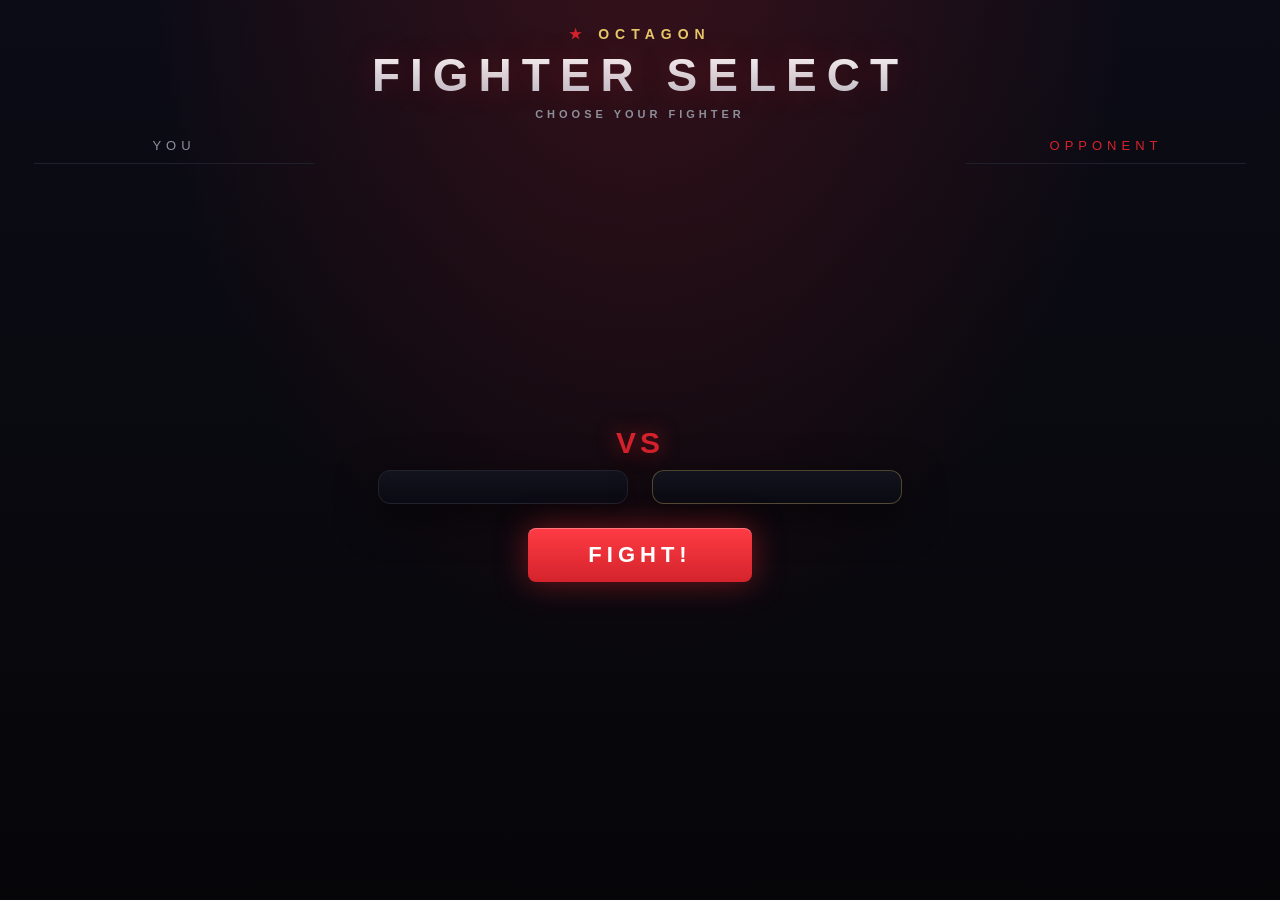
==== commit 8b8c0145: "Fix all bugs and build proper combo system Bugs fixed: - Banner/technique-label now use CSS .show cl" ====
--- a/index.html
+++ b/index.html
@@ -77,7 +77,7 @@
     <div id="state-banner"></div>
 
     <div id="controls-hint">
-      J Jab · K Cross · U Hook · I Uppercut · L Body Kick · Shift+L Head Kick · B Spin Kick · S Block · O Takedown · N Knee · D Pass · V Sub · W Get Up
+      A/D Move · S Block · J Jab · K Cross · U Hook · I Uppercut · L Body Kick · Shift+L Head Kick · B Spin Kick · O Takedown · N Knee/Clinch · (Ground) J/K GnP · F Pass · V Sub · W Get Up
     </div>
   </section>
 
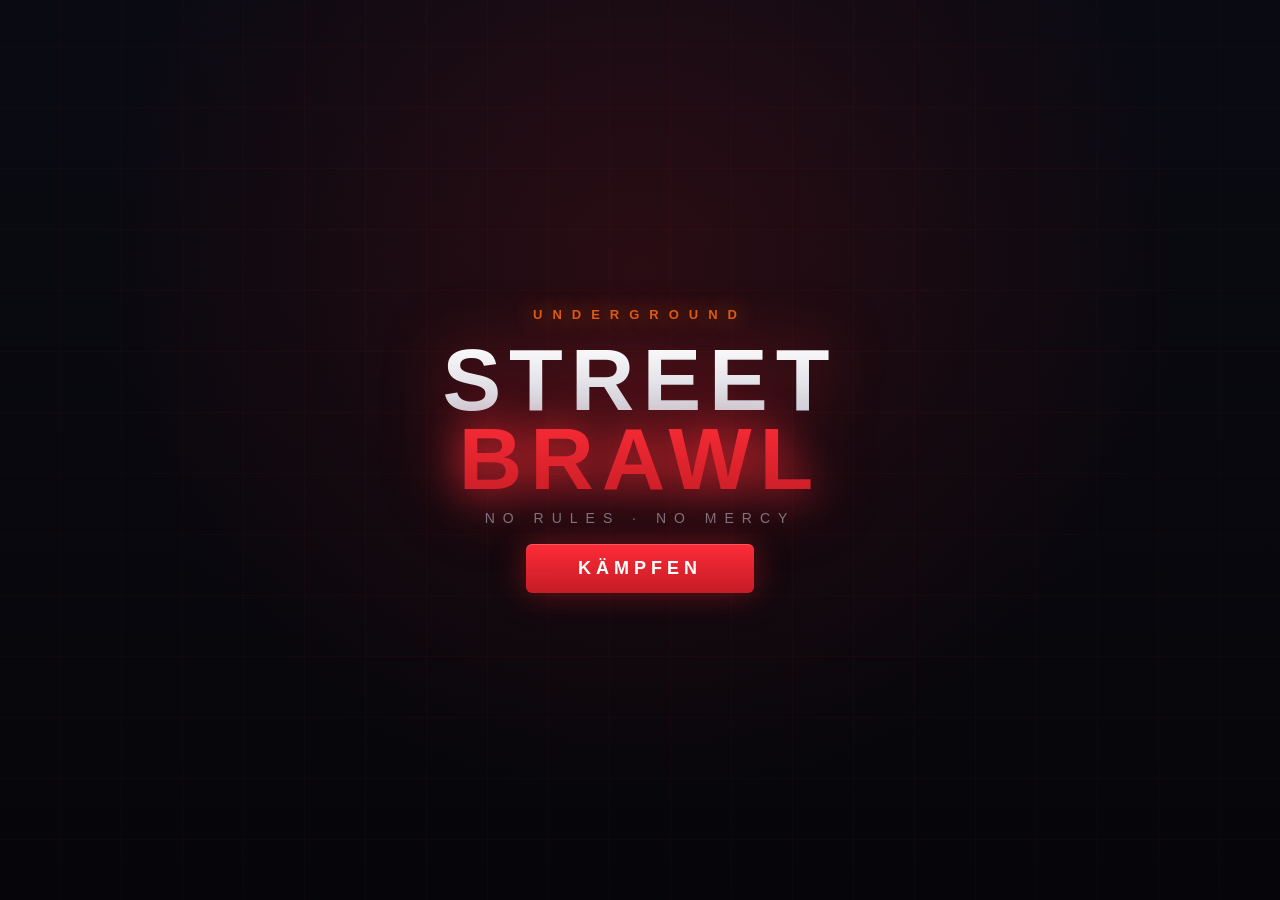
==== commit 85e42ffc: "Transform MMA game into 1v1 street weapon fighting game - 6 weapons: Messer, Baseball-Schläger, Kett" ====
--- a/index.html
+++ b/index.html
@@ -1,105 +1,120 @@
 <!DOCTYPE html>
-<html lang="en">
+<html lang="de">
 <head>
 <meta charset="UTF-8">
 <meta name="viewport" content="width=device-width, initial-scale=1.0">
-<title>OCTAGON — UFC 5 Style MMA</title>
+<title>STREET BRAWL — Waffen-Kampf</title>
 <link rel="stylesheet" href="style.css">
 </head>
 <body>
 <div id="app">
 
-  <!-- ================= FIGHTER SELECT ================= -->
-  <section id="select-screen" class="screen active">
-    <div class="select-header">
-      <div class="brand"><span class="brand-mark">★</span> OCTAGON</div>
-      <div class="select-title">FIGHTER SELECT</div>
-      <div class="brand sub">CHOOSE YOUR FIGHTER</div>
+  <!-- ============ TITEL ============ -->
+  <section id="screen-title" class="screen active">
+    <div class="title-bg"></div>
+    <div class="title-content">
+      <div class="title-eyebrow">UNDERGROUND</div>
+      <h1 class="title-logo">STREET<br><span>BRAWL</span></h1>
+      <div class="title-sub">NO RULES · NO MERCY</div>
+      <button id="btn-start" class="btn-red">KÄMPFEN</button>
     </div>
+  </section>
 
-    <div class="select-body">
-      <!-- PLAYER SIDE -->
-      <div class="side player-side">
-        <div class="side-label">YOU</div>
-        <div class="roster" id="player-roster"></div>
+  <!-- ============ FIGHTER SELECT ============ -->
+  <section id="screen-select" class="screen">
+    <div class="sel-header">
+      <span class="sel-title">KÄMPFER WÄHLEN</span>
+    </div>
+    <div class="sel-body">
+      <!-- Spieler -->
+      <div class="sel-side" id="side-player">
+        <div class="side-tag player-tag">DU</div>
+        <div class="roster" id="roster-player"></div>
+        <div class="weapon-row" id="weapons-player"></div>
       </div>
 
-      <!-- CARD PREVIEW -->
-      <div class="preview-col">
-        <div class="vs-badge">VS</div>
-        <div class="card-pair">
-          <div class="fcard" id="player-card"></div>
-          <div class="fcard ai" id="ai-card"></div>
+      <!-- VS Vorschau -->
+      <div class="sel-preview">
+        <canvas id="preview-canvas" width="400" height="380"></canvas>
+        <div class="vs-text">VS</div>
+        <div class="preview-names">
+          <span id="prev-pname" class="pname-red">—</span>
+          <span id="prev-aname" class="pname-gold">—</span>
         </div>
-        <button id="fight-btn" class="fight-btn">FIGHT!</button>
+        <button id="btn-fight" class="btn-red btn-fight">FIGHT!</button>
       </div>
 
-      <!-- AI SIDE -->
-      <div class="side ai-side">
-        <div class="side-label">OPPONENT</div>
-        <div class="roster" id="ai-roster"></div>
+      <!-- KI -->
+      <div class="sel-side ai-side" id="side-ai">
+        <div class="side-tag ai-tag">GEGNER</div>
+        <div class="roster" id="roster-ai"></div>
+        <div class="weapon-row" id="weapons-ai"></div>
       </div>
     </div>
   </section>
 
-  <!-- ================= GAME ================= -->
-  <section id="game-screen" class="screen">
-    <!-- TOP HUD -->
+  <!-- ============ KAMPF ============ -->
+  <section id="screen-fight" class="screen">
     <div id="hud">
-      <div class="hud-fighter left">
-        <div class="portrait" id="p1-portrait"></div>
-        <div class="hud-bars">
-          <div class="hud-name" id="p1-name">FIGHTER</div>
-          <div class="bar health"><div class="fill" id="p1-health"></div></div>
-          <div class="bar stamina"><div class="fill" id="p1-stamina"></div></div>
+      <div class="hud-side hud-left">
+        <div class="hud-portrait" id="portrait-p"></div>
+        <div class="hud-info">
+          <div class="hud-name" id="hud-name-p">—</div>
+          <div class="weapon-badge" id="hud-weapon-p">FISTS</div>
+          <div class="bar-wrap"><div class="bar-fill health-bar" id="bar-hp-p"></div></div>
+          <div class="bar-wrap stam-wrap"><div class="bar-fill stam-bar" id="bar-st-p"></div></div>
+          <div class="bleed-indicator" id="bleed-p"></div>
         </div>
       </div>
 
       <div class="hud-center">
-        <div class="round-label">ROUND <span id="round-num">1</span></div>
-        <div class="clock" id="clock">5:00</div>
+        <div class="round-lbl">RUNDE <span id="hud-round">1</span></div>
+        <div class="clock" id="hud-clock">3:00</div>
         <div class="round-dots" id="round-dots"></div>
       </div>
 
-      <div class="hud-fighter right">
-        <div class="hud-bars">
-          <div class="hud-name" id="p2-name">FIGHTER</div>
-          <div class="bar health"><div class="fill" id="p2-health"></div></div>
-          <div class="bar stamina"><div class="fill" id="p2-stamina"></div></div>
+      <div class="hud-side hud-right">
+        <div class="hud-info right-info">
+          <div class="hud-name" id="hud-name-a">—</div>
+          <div class="weapon-badge" id="hud-weapon-a">FISTS</div>
+          <div class="bar-wrap"><div class="bar-fill health-bar" id="bar-hp-a"></div></div>
+          <div class="bar-wrap stam-wrap"><div class="bar-fill stam-bar" id="bar-st-a"></div></div>
+          <div class="bleed-indicator" id="bleed-a"></div>
         </div>
-        <div class="portrait" id="p2-portrait"></div>
+        <div class="hud-portrait" id="portrait-a"></div>
       </div>
     </div>
 
-    <canvas id="canvas" width="1280" height="720"></canvas>
+    <canvas id="game-canvas"></canvas>
 
-    <div id="technique-label"></div>
-    <div id="state-banner"></div>
+    <div id="tech-label"></div>
+    <div id="big-banner"></div>
+    <div id="combo-display"></div>
 
-    <div id="controls-hint">
-      A/D Move · S Block · J Jab · K Cross · U Hook · I Uppercut · L Body Kick · Shift+L Head Kick · B Spin Kick · O Takedown · N Knee/Clinch · (Ground) J/K GnP · F Pass · V Sub · W Get Up
+    <div id="hint-bar">
+      A/D Bewegen · S Ducken/Block · J Schnell · K Schwer · L Kick · Shift+L Spezial · U Weit · I Oben · O Entwaffnen · N Aufheben
     </div>
   </section>
 
-  <!-- ================= BETWEEN ROUNDS ================= -->
-  <section id="round-screen" class="screen">
+  <!-- ============ RUNDEN-PAUSE ============ -->
+  <section id="screen-round" class="screen">
     <div class="round-card">
-      <div class="round-card-title">END OF ROUND <span id="rc-round">1</span></div>
-      <div class="scorecards" id="scorecards"></div>
-      <div class="corner-advice" id="corner-advice"></div>
-      <div class="round-countdown" id="round-countdown">Next round in 3...</div>
+      <div class="rc-title">ENDE RUNDE <span id="rc-num">1</span></div>
+      <div id="rc-scores"></div>
+      <div id="rc-advice"></div>
+      <div id="rc-countdown">Nächste Runde in 5...</div>
     </div>
   </section>
 
-  <!-- ================= RESULT ================= -->
-  <section id="result-screen" class="screen">
+  <!-- ============ ERGEBNIS ============ -->
+  <section id="screen-result" class="screen">
     <div class="result-card">
-      <div class="result-method" id="result-method">KNOCKOUT</div>
-      <div class="result-winner" id="result-winner">WINNER</div>
-      <div class="result-detail" id="result-detail"></div>
-      <div class="highlight-reel" id="highlight-reel"></div>
-      <button id="rematch-btn" class="fight-btn">REMATCH</button>
-      <button id="menu-btn" class="ghost-btn">MAIN MENU</button>
+      <div class="result-method" id="res-method">K.O.</div>
+      <div class="result-winner" id="res-winner">SIEGER</div>
+      <div class="result-detail" id="res-detail"></div>
+      <div class="result-reel" id="res-reel"></div>
+      <button id="btn-rematch" class="btn-red">NOCHMAL</button>
+      <button id="btn-menu" class="btn-ghost">MENÜ</button>
     </div>
   </section>
 
--- a/style.css
+++ b/style.css
@@ -1,15 +1,17 @@
-/* ============ OCTAGON — UFC 5 Style MMA ============ */
+/* ============ STREET BRAWL — Underground Weapon Fight ============ */
 :root{
-  --black:#080810;
-  --panel:rgba(12,12,20,0.82);
-  --panel-solid:#0d0d16;
-  --red:#d4232c;
-  --red-glow:#ff3b44;
-  --gold:#e7c66a;
-  --tan:#c8a96e;
-  --steel:#2a2e36;
-  --text:#f2f2f4;
-  --dim:#8d8f99;
+  --black:#06060a;
+  --panel:rgba(10,10,16,0.88);
+  --red:#c41c25;
+  --red-glow:#ff2d38;
+  --orange:#e05c10;
+  --orange-glow:#ff7a2a;
+  --gold:#d4a030;
+  --steel:#1e2028;
+  --text:#e8e8ee;
+  --dim:#7a7c88;
+  --blood:#8b0000;
+  --neon:#ff4500;
 }
 *{box-sizing:border-box;margin:0;padding:0;}
 html,body{
@@ -18,158 +20,290 @@
   user-select:none;-webkit-user-select:none;
 }
 #app{position:relative;width:100vw;height:100vh;overflow:hidden;
-  background:radial-gradient(ellipse at 50% 0%,#15151f 0%,#080810 70%);}
+  background:radial-gradient(ellipse at 50% 0%,#0f0f18 0%,#06060a 70%);}
 
 /* ---------- screens ---------- */
 .screen{position:absolute;inset:0;display:none;}
 .screen.active{display:flex;}
 
+/* ================= TITLE ================= */
+#screen-title{
+  flex-direction:column;align-items:center;justify-content:center;
+  background:
+    radial-gradient(ellipse at 50% 30%, rgba(196,28,37,0.18), transparent 60%),
+    linear-gradient(180deg,#0a0a12 0%,#06060a 100%);
+}
+.title-bg{
+  position:absolute;inset:0;
+  background:
+    repeating-linear-gradient(0deg,transparent,transparent 60px,rgba(255,69,0,0.03) 60px,rgba(255,69,0,0.03) 61px),
+    repeating-linear-gradient(90deg,transparent,transparent 60px,rgba(255,69,0,0.03) 60px,rgba(255,69,0,0.03) 61px);
+  pointer-events:none;
+}
+.title-content{
+  position:relative;z-index:1;text-align:center;display:flex;
+  flex-direction:column;align-items:center;gap:18px;
+}
+.title-eyebrow{
+  font-size:13px;letter-spacing:10px;color:var(--orange);font-weight:bold;
+  text-shadow:0 0 20px var(--orange);
+}
+.title-logo{
+  font-size:88px;font-weight:900;letter-spacing:8px;line-height:0.9;
+  background:linear-gradient(180deg,#fff 0%,#c0c0cc 60%,#888 100%);
+  -webkit-background-clip:text;background-clip:text;color:transparent;
+  text-shadow:none;filter:drop-shadow(0 0 30px rgba(196,28,37,0.6));
+}
+.title-logo span{
+  background:linear-gradient(180deg,var(--red-glow),var(--red));
+  -webkit-background-clip:text;background-clip:text;color:transparent;
+  filter:drop-shadow(0 0 20px rgba(255,45,56,0.8));
+}
+.title-sub{
+  font-size:14px;letter-spacing:8px;color:var(--dim);margin-top:-6px;
+}
+.btn-red{
+  padding:14px 52px;font-size:18px;font-weight:900;letter-spacing:5px;
+  color:#fff;cursor:pointer;border:none;border-radius:6px;
+  background:linear-gradient(180deg,var(--red-glow),var(--red));
+  box-shadow:0 0 30px rgba(196,28,37,0.5),inset 0 1px 0 rgba(255,255,255,0.2);
+  transition:.15s;text-transform:uppercase;
+}
+.btn-red:hover{transform:scale(1.05);box-shadow:0 0 50px rgba(196,28,37,0.8);}
+.btn-ghost{
+  padding:10px 36px;font-size:13px;letter-spacing:3px;
+  color:var(--dim);background:transparent;border:1px solid #2a2a36;
+  border-radius:5px;cursor:pointer;transition:.15s;text-transform:uppercase;
+}
+.btn-ghost:hover{color:#fff;border-color:#555;}
+
 /* ================= FIGHTER SELECT ================= */
-#select-screen{flex-direction:column;align-items:center;
+#screen-select{
+  flex-direction:column;align-items:center;
   background:
-    radial-gradient(ellipse at 50% -10%, rgba(212,35,44,0.22), transparent 55%),
-    linear-gradient(180deg,#0c0c16 0%,#060609 100%);}
-.select-header{text-align:center;margin-top:26px;}
-.brand{font-size:14px;letter-spacing:6px;color:var(--gold);font-weight:bold;}
-.brand.sub{color:var(--dim);font-size:11px;letter-spacing:4px;margin-top:6px;}
-.brand-mark{color:var(--red);}
-.select-title{font-size:46px;font-weight:900;letter-spacing:10px;
-  background:linear-gradient(180deg,#fff,#b9b9c4);-webkit-background-clip:text;
-  background-clip:text;color:transparent;margin:6px 0;
-  text-shadow:0 0 30px rgba(212,35,44,0.25);}
-
-.select-body{flex:1;display:flex;width:100%;max-width:1500px;
-  align-items:stretch;justify-content:space-between;padding:18px 34px 30px;gap:18px;}
-.side{flex:0 0 280px;display:flex;flex-direction:column;}
-.side-label{font-size:13px;letter-spacing:5px;color:var(--dim);
-  text-align:center;margin-bottom:14px;border-bottom:1px solid #20202c;padding-bottom:10px;}
-.ai-side .side-label{color:var(--red);}
-.roster{display:flex;flex-direction:column;gap:12px;}
-
-.roster-item{display:flex;align-items:center;gap:12px;padding:10px 12px;
-  background:linear-gradient(90deg,rgba(20,20,30,0.9),rgba(14,14,22,0.6));
-  border:1px solid #1d1d29;border-left:3px solid transparent;border-radius:7px;
-  cursor:pointer;transition:.15s;}
-.roster-item:hover{border-color:#33333f;transform:translateX(4px);}
-.roster-item.selected{border-left-color:var(--red);
-  background:linear-gradient(90deg,rgba(212,35,44,0.25),rgba(14,14,22,0.5));
-  box-shadow:0 0 18px rgba(212,35,44,0.25);}
-.ai-side .roster-item.selected{border-left-color:var(--gold);
-  box-shadow:0 0 18px rgba(231,198,106,0.2);}
-.ri-thumb{width:46px;height:46px;border-radius:6px;flex:none;
-  background:#15151f;border:1px solid #2a2a36;}
+    radial-gradient(ellipse at 50% -10%, rgba(196,28,37,0.2), transparent 50%),
+    linear-gradient(180deg,#0a0a14 0%,#06060a 100%);
+}
+.sel-header{
+  padding:18px 0 10px;text-align:center;width:100%;
+  border-bottom:1px solid #18181f;
+}
+.sel-title{
+  font-size:22px;font-weight:900;letter-spacing:10px;color:var(--text);
+}
+.sel-body{
+  flex:1;display:flex;width:100%;max-width:1400px;
+  align-items:stretch;justify-content:space-between;
+  padding:16px 24px 20px;gap:16px;overflow:hidden;
+}
+.sel-side{
+  flex:0 0 270px;display:flex;flex-direction:column;gap:10px;
+}
+.side-tag{
+  font-size:11px;letter-spacing:6px;font-weight:bold;text-align:center;
+  padding:6px 0;border-bottom:1px solid #1e1e28;color:var(--dim);
+}
+.player-tag{color:var(--red-glow);}
+.ai-tag{color:var(--gold);}
+.roster{display:flex;flex-direction:column;gap:7px;}
+.roster-item{
+  display:flex;align-items:center;gap:10px;padding:9px 11px;
+  background:linear-gradient(90deg,rgba(18,18,26,0.9),rgba(12,12,18,0.6));
+  border:1px solid #1a1a24;border-left:3px solid transparent;
+  border-radius:6px;cursor:pointer;transition:.12s;
+}
+.roster-item:hover{border-color:#2e2e3a;transform:translateX(3px);}
+.roster-item.selected{
+  border-left-color:var(--red);
+  background:linear-gradient(90deg,rgba(196,28,37,0.2),rgba(12,12,18,0.5));
+  box-shadow:0 0 16px rgba(196,28,37,0.2);
+}
+.ai-side .roster-item.selected{
+  border-left-color:var(--gold);
+  box-shadow:0 0 16px rgba(212,160,48,0.2);
+}
+.ri-thumb{
+  width:42px;height:42px;border-radius:5px;flex:none;
+  background:#10101a;border:1px solid #252530;
+}
 .ri-info{flex:1;min-width:0;}
-.ri-name{font-weight:bold;font-size:15px;letter-spacing:1px;}
-.ri-style{font-size:11px;color:var(--gold);letter-spacing:1px;}
+.ri-name{font-weight:bold;font-size:14px;letter-spacing:1px;}
+.ri-style{font-size:10px;color:var(--gold);letter-spacing:1px;}
 .ri-rec{font-size:10px;color:var(--dim);}
 
-/* preview column */
-.preview-col{flex:1;display:flex;flex-direction:column;align-items:center;
-  justify-content:center;position:relative;}
-.vs-badge{font-size:30px;font-weight:900;color:var(--red);letter-spacing:4px;
-  text-shadow:0 0 20px rgba(212,35,44,0.6);margin-bottom:10px;}
-.card-pair{display:flex;gap:24px;align-items:stretch;}
-.fcard{width:250px;background:linear-gradient(180deg,#13131d,#0a0a12);
-  border:1px solid #22222e;border-radius:12px;padding:16px;
-  box-shadow:0 12px 40px rgba(0,0,0,0.6);}
-.fcard.ai{border-color:rgba(231,198,106,0.3);}
-.fcard-canvas{width:218px;height:170px;display:block;margin:0 auto 8px;
-  background:radial-gradient(ellipse at 50% 120%,#1a1a26,#0a0a12);border-radius:8px;}
-.fcard-name{font-size:22px;font-weight:900;letter-spacing:1px;text-align:center;}
-.fcard-style{font-size:12px;color:var(--gold);text-align:center;letter-spacing:2px;margin:2px 0;}
-.fcard-rec{font-size:11px;color:var(--dim);text-align:center;margin-bottom:10px;}
-.stat-row{display:flex;align-items:center;gap:8px;margin:6px 0;font-size:11px;}
-.stat-row .lbl{width:62px;color:var(--dim);letter-spacing:1px;}
-.stat-bar{flex:1;height:8px;background:#1c1c26;border-radius:4px;overflow:hidden;}
-.stat-bar .sfill{height:100%;background:linear-gradient(90deg,var(--red),var(--red-glow));border-radius:4px;}
-.fcard.ai .stat-bar .sfill{background:linear-gradient(90deg,var(--gold),#fff0c0);}
-
-.fight-btn{margin-top:24px;padding:14px 60px;font-size:22px;font-weight:900;
-  letter-spacing:5px;color:#fff;cursor:pointer;border:none;border-radius:8px;
-  background:linear-gradient(180deg,var(--red-glow),var(--red));
-  box-shadow:0 0 30px rgba(212,35,44,0.5),inset 0 1px 0 rgba(255,255,255,0.3);
-  transition:.15s;}
-.fight-btn:hover{transform:scale(1.05);box-shadow:0 0 45px rgba(212,35,44,0.8);}
-.ghost-btn{margin-top:12px;padding:10px 36px;font-size:14px;letter-spacing:3px;
-  color:var(--dim);background:transparent;border:1px solid #2a2a36;border-radius:6px;cursor:pointer;}
-.ghost-btn:hover{color:#fff;border-color:#444;}
-
-/* ================= GAME HUD ================= */
-#game-screen{align-items:center;justify-content:center;flex-direction:column;}
-#canvas{position:absolute;inset:0;width:100%;height:100%;object-fit:cover;background:#06060a;}
-
-#hud{position:absolute;top:0;left:0;right:0;height:96px;z-index:10;
+/* weapon row */
+.weapon-row{
+  display:flex;flex-wrap:wrap;gap:6px;margin-top:4px;
+}
+.wpn-btn{
+  flex:1;min-width:70px;padding:7px 4px;font-size:10px;letter-spacing:1px;
+  font-weight:bold;text-align:center;cursor:pointer;border-radius:5px;
+  background:#10101a;border:1px solid #252530;color:var(--dim);
+  transition:.12s;
+}
+.wpn-btn:hover{border-color:#444;color:var(--text);}
+.wpn-btn.selected{
+  border-color:var(--orange);color:var(--orange);
+  background:rgba(224,92,16,0.15);
+  box-shadow:0 0 10px rgba(224,92,16,0.3);
+}
+
+/* preview centre */
+.sel-preview{
+  flex:1;display:flex;flex-direction:column;align-items:center;
+  justify-content:center;gap:10px;
+}
+#preview-canvas{
+  border-radius:10px;border:1px solid #22222e;
+  background:radial-gradient(ellipse at 50% 110%,#1a1a26,#0a0a12);
+}
+.vs-text{
+  font-size:28px;font-weight:900;letter-spacing:6px;
+  color:var(--red);text-shadow:0 0 18px var(--red);
+}
+.preview-names{
+  display:flex;gap:30px;font-size:13px;font-weight:bold;letter-spacing:2px;
+}
+.pname-red{color:var(--red-glow);}
+.pname-gold{color:var(--gold);}
+.btn-fight{margin-top:6px;padding:12px 48px;font-size:20px;}
+
+/* ================= HUD ================= */
+#hud{
+  position:absolute;top:0;left:0;right:0;height:90px;z-index:10;
   display:flex;align-items:flex-start;justify-content:space-between;
-  padding:14px 26px;pointer-events:none;
-  background:linear-gradient(180deg,rgba(6,6,12,0.92),rgba(6,6,12,0));}
-.hud-fighter{display:flex;gap:12px;align-items:flex-start;width:42%;}
-.hud-fighter.right{flex-direction:row-reverse;}
-.portrait{width:58px;height:58px;border-radius:6px;flex:none;
-  background:linear-gradient(135deg,#26262e,#13131a);border:1px solid #34343f;
-  box-shadow:0 4px 14px rgba(0,0,0,0.6);}
-.hud-bars{flex:1;}
-.hud-fighter.right .hud-bars{text-align:right;}
-.hud-name{font-size:15px;font-weight:900;letter-spacing:2px;margin-bottom:5px;
-  text-shadow:0 2px 4px #000;}
-.bar{height:14px;background:#16161e;border:1px solid #2a2a34;border-radius:3px;
-  overflow:hidden;margin-bottom:5px;position:relative;}
-.bar.stamina{height:7px;}
-.bar .fill{height:100%;width:100%;transition:width .18s;}
-.health .fill{background:linear-gradient(180deg,#ff5560,#c41c25);}
-.stamina .fill{background:linear-gradient(180deg,#ffe07a,#e0a82c);}
-.hud-fighter.right .bar .fill{margin-left:auto;}
-
-.hud-center{text-align:center;width:16%;}
-.round-label{font-size:11px;letter-spacing:4px;color:var(--gold);font-weight:bold;}
-.clock{font-size:34px;font-weight:900;letter-spacing:2px;line-height:1;
-  text-shadow:0 0 14px rgba(0,0,0,0.8);}
-.round-dots{display:flex;gap:6px;justify-content:center;margin-top:6px;}
-.round-dots .dot{width:9px;height:9px;border-radius:50%;background:#2a2a34;border:1px solid #3a3a44;}
-.round-dots .dot.p1{background:var(--red);box-shadow:0 0 8px var(--red);}
-.round-dots .dot.p2{background:var(--gold);box-shadow:0 0 8px var(--gold);}
-
-#technique-label{position:absolute;bottom:120px;left:50%;transform:translateX(-50%);
-  font-size:30px;font-weight:900;letter-spacing:4px;color:#fff;z-index:11;
-  text-shadow:0 0 18px var(--red),0 3px 8px #000;opacity:0;transition:opacity .1s;pointer-events:none;}
-#technique-label.show{opacity:1;}
-
-#state-banner{position:absolute;top:50%;left:50%;transform:translate(-50%,-50%);
-  font-size:64px;font-weight:900;letter-spacing:8px;color:#fff;z-index:12;
-  text-shadow:0 0 40px var(--red);opacity:0;transition:opacity .2s;pointer-events:none;}
-#state-banner.show{opacity:1;}
-
-#controls-hint{position:absolute;bottom:8px;left:50%;transform:translateX(-50%);
-  font-size:10px;color:var(--dim);letter-spacing:1px;z-index:10;
-  background:rgba(6,6,12,0.6);padding:5px 14px;border-radius:20px;white-space:nowrap;pointer-events:none;}
-
-/* ================= BETWEEN ROUNDS ================= */
-#round-screen{align-items:center;justify-content:center;
-  background:rgba(4,4,8,0.95);}
-.round-card{text-align:center;padding:40px 60px;
-  background:linear-gradient(180deg,#13131d,#0a0a12);border:1px solid #22222e;
-  border-radius:14px;box-shadow:0 0 60px rgba(0,0,0,0.7);min-width:420px;}
-.round-card-title{font-size:24px;font-weight:900;letter-spacing:4px;color:var(--gold);margin-bottom:22px;}
-.scorecards{display:flex;flex-direction:column;gap:8px;margin-bottom:22px;}
-.score-line{display:flex;justify-content:space-between;font-size:16px;
-  padding:8px 16px;background:#0f0f18;border-radius:6px;border:1px solid #1d1d29;}
-.score-line .sc-r{color:var(--dim);font-size:12px;align-self:center;}
-.corner-advice{font-size:14px;color:var(--text);font-style:italic;
-  max-width:380px;margin:0 auto 18px;line-height:1.5;color:#cfcfd6;}
-.round-countdown{font-size:14px;color:var(--red-glow);letter-spacing:2px;font-weight:bold;}
+  padding:12px 20px;pointer-events:none;
+  background:linear-gradient(180deg,rgba(4,4,8,0.95),rgba(4,4,8,0));
+}
+.hud-side{display:flex;gap:10px;align-items:flex-start;width:40%;}
+.hud-right{flex-direction:row-reverse;}
+.hud-portrait{
+  width:52px;height:52px;border-radius:5px;flex:none;
+  background:linear-gradient(135deg,#222228,#10101a);
+  border:1px solid #2e2e38;
+}
+.hud-info{flex:1;}
+.right-info{text-align:right;}
+.hud-name{
+  font-size:13px;font-weight:900;letter-spacing:2px;margin-bottom:4px;
+  text-shadow:0 1px 4px #000;
+}
+.weapon-badge{
+  display:inline-block;font-size:9px;letter-spacing:2px;font-weight:bold;
+  padding:2px 7px;border-radius:3px;background:rgba(224,92,16,0.25);
+  border:1px solid rgba(224,92,16,0.5);color:var(--orange);
+  margin-bottom:4px;
+}
+.bar-wrap{
+  height:11px;background:#12121a;border:1px solid #22222c;
+  border-radius:2px;overflow:hidden;margin-bottom:3px;
+}
+.stam-wrap{height:6px;}
+.bar-fill{height:100%;width:100%;transition:width .15s;}
+.health-bar{background:linear-gradient(180deg,#ff4a52,#b01820);}
+.stam-bar{background:linear-gradient(180deg,#ffcc44,#c88018);}
+.bleed-indicator{
+  font-size:9px;letter-spacing:2px;color:var(--blood);font-weight:bold;
+  min-height:12px;
+}
+
+.hud-center{text-align:center;width:20%;}
+.round-lbl{font-size:10px;letter-spacing:5px;color:var(--gold);font-weight:bold;}
+.clock{
+  font-size:30px;font-weight:900;letter-spacing:2px;
+  text-shadow:0 0 12px rgba(0,0,0,0.9);
+}
+.round-dots{display:flex;gap:5px;justify-content:center;margin-top:5px;}
+.rd-dot{
+  width:8px;height:8px;border-radius:50%;
+  background:#1e1e28;border:1px solid #333340;
+}
+.rd-dot.win-p{background:var(--red);box-shadow:0 0 7px var(--red);}
+.rd-dot.win-a{background:var(--gold);box-shadow:0 0 7px var(--gold);}
+
+/* ================= FIGHT CANVAS ================= */
+#game-canvas{position:absolute;inset:0;width:100%;height:100%;}
+#screen-fight{background:#06060a;}
+
+/* overlays */
+#tech-label{
+  position:absolute;bottom:110px;left:50%;transform:translateX(-50%);
+  font-size:26px;font-weight:900;letter-spacing:4px;color:#fff;z-index:11;
+  text-shadow:0 0 16px var(--orange),0 3px 8px #000;
+  opacity:0;transition:opacity .1s;pointer-events:none;
+}
+#tech-label.show{opacity:1;}
+#big-banner{
+  position:absolute;top:50%;left:50%;transform:translate(-50%,-50%);
+  font-size:60px;font-weight:900;letter-spacing:8px;color:#fff;z-index:12;
+  text-shadow:0 0 40px var(--red-glow);
+  opacity:0;transition:opacity .2s;pointer-events:none;
+}
+#big-banner.show{opacity:1;}
+#combo-display{
+  position:absolute;bottom:130px;right:30px;
+  font-size:18px;font-weight:900;letter-spacing:2px;
+  color:var(--orange-glow);text-shadow:0 0 12px var(--orange);
+  z-index:11;pointer-events:none;opacity:0;transition:opacity .15s;
+}
+#combo-display.show{opacity:1;}
+#hint-bar{
+  position:absolute;bottom:6px;left:50%;transform:translateX(-50%);
+  font-size:9px;color:var(--dim);letter-spacing:1px;z-index:10;
+  background:rgba(4,4,8,0.7);padding:4px 14px;border-radius:20px;
+  white-space:nowrap;pointer-events:none;
+}
+
+/* ================= ROUND BREAK ================= */
+#screen-round{
+  align-items:center;justify-content:center;
+  background:rgba(4,4,8,0.96);
+}
+.round-card{
+  text-align:center;padding:36px 54px;
+  background:linear-gradient(180deg,#12121c,#09090f);
+  border:1px solid #20202c;border-radius:12px;
+  box-shadow:0 0 60px rgba(0,0,0,0.8);min-width:380px;
+}
+.rc-title{
+  font-size:20px;font-weight:900;letter-spacing:5px;
+  color:var(--gold);margin-bottom:18px;
+}
+#rc-scores{margin-bottom:14px;}
+.score-line{
+  display:flex;justify-content:space-between;font-size:15px;
+  padding:7px 14px;background:#0d0d16;border-radius:5px;
+  border:1px solid #1a1a24;margin-bottom:5px;
+}
+#rc-advice{
+  font-size:13px;color:#c0c0cc;font-style:italic;
+  margin-bottom:14px;line-height:1.5;
+}
+#rc-countdown{font-size:13px;color:var(--red-glow);letter-spacing:2px;font-weight:bold;}
 
 /* ================= RESULT ================= */
-#result-screen{align-items:center;justify-content:center;
-  background:radial-gradient(ellipse at 50% 40%,rgba(212,35,44,0.2),transparent 60%),rgba(4,4,8,0.96);}
-.result-card{text-align:center;padding:46px 70px;
-  background:linear-gradient(180deg,#13131d,#0a0a12);border:1px solid #2a2a36;
-  border-radius:16px;box-shadow:0 0 80px rgba(0,0,0,0.8);}
-.result-method{font-size:20px;letter-spacing:8px;color:var(--gold);font-weight:bold;}
-.result-winner{font-size:54px;font-weight:900;letter-spacing:4px;margin:8px 0;
-  background:linear-gradient(180deg,#fff,#c0c0cc);-webkit-background-clip:text;
-  background-clip:text;color:transparent;text-shadow:0 0 40px rgba(212,35,44,0.4);}
-.result-detail{font-size:15px;color:var(--dim);letter-spacing:2px;margin-bottom:20px;}
-.highlight-reel{font-size:13px;color:#cfcfd6;line-height:1.7;max-width:420px;
-  margin:0 auto 26px;text-align:left;padding:16px 20px;background:#0f0f18;
-  border-radius:8px;border:1px solid #1d1d29;}
-.highlight-reel .hr-title{color:var(--gold);letter-spacing:3px;font-weight:bold;
-  margin-bottom:8px;font-size:11px;}
+#screen-result{
+  align-items:center;justify-content:center;
+  background:radial-gradient(ellipse at 50% 40%,rgba(196,28,37,0.2),transparent 60%),rgba(4,4,8,0.97);
+}
+.result-card{
+  text-align:center;padding:44px 64px;
+  background:linear-gradient(180deg,#12121c,#09090f);
+  border:1px solid #28283a;border-radius:14px;
+  box-shadow:0 0 80px rgba(0,0,0,0.9);
+}
+.result-method{
+  font-size:18px;letter-spacing:8px;color:var(--gold);font-weight:bold;
+}
+.result-winner{
+  font-size:50px;font-weight:900;letter-spacing:4px;margin:8px 0;
+  background:linear-gradient(180deg,#fff,#b8b8c4);
+  -webkit-background-clip:text;background-clip:text;color:transparent;
+}
+.result-detail{font-size:13px;color:var(--dim);letter-spacing:2px;margin-bottom:18px;}
+.result-reel{
+  font-size:12px;color:#b8b8c4;line-height:1.8;max-width:400px;
+  margin:0 auto 22px;text-align:left;padding:14px 18px;
+  background:#0d0d16;border-radius:7px;border:1px solid #1a1a24;
+}
+.result-card .btn-red{margin-right:10px;}
